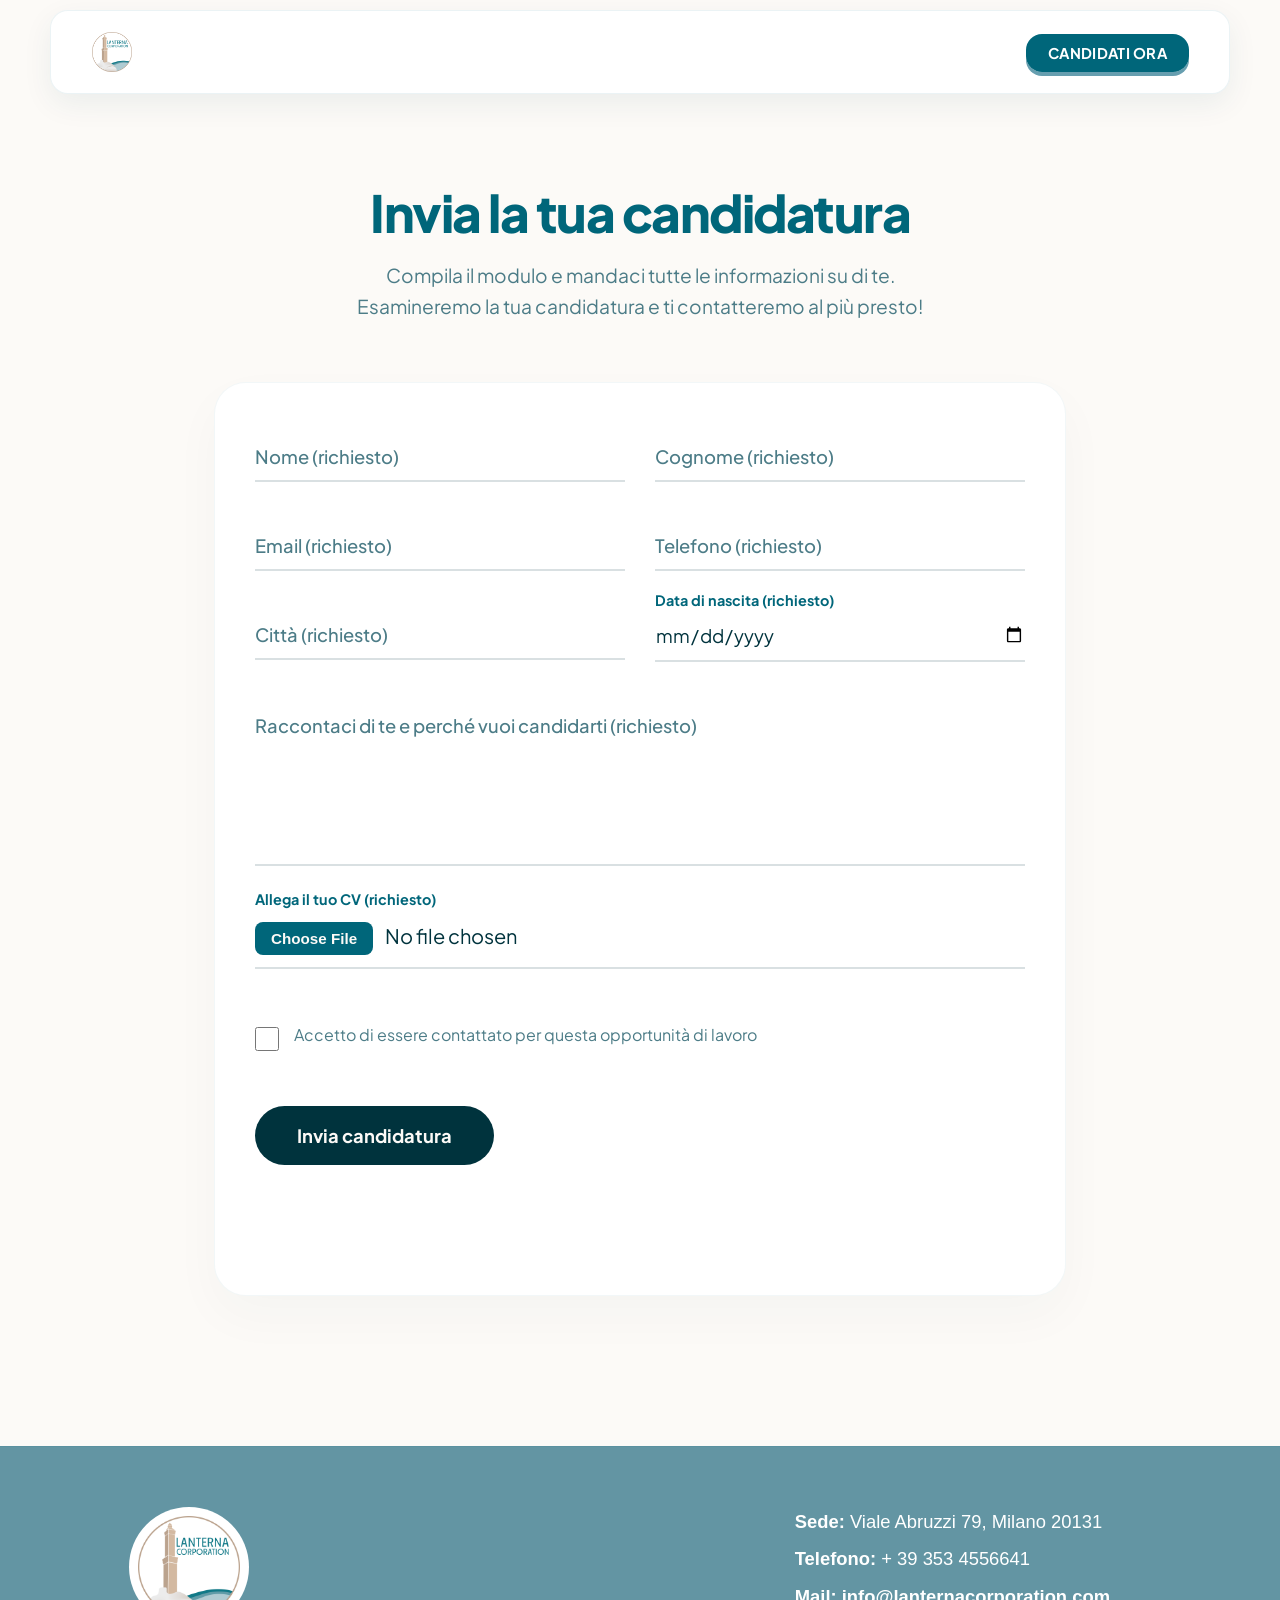
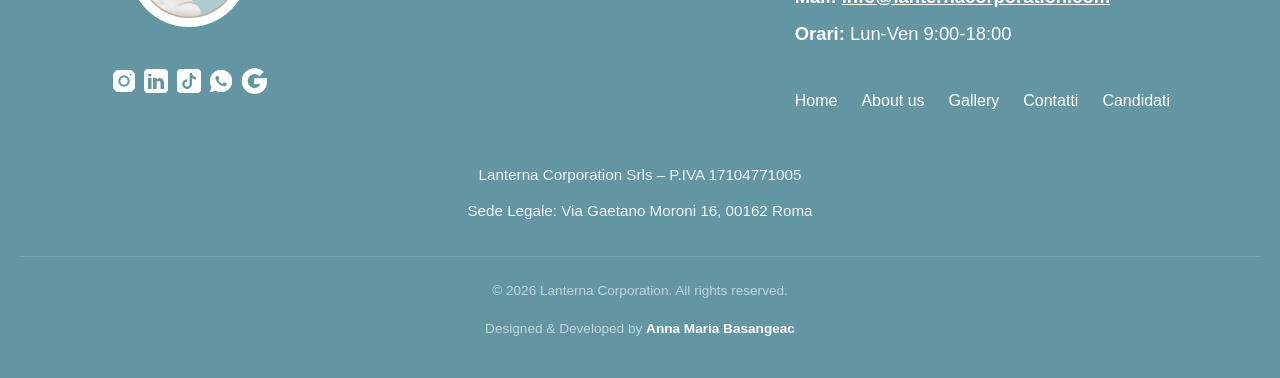
==== candidati.html @ f480fcb6 "Refactor code structure for improved readability and maintainability" ====
<!DOCTYPE html>
<html lang="it">

<head>
    <meta charset="UTF-8">
    <meta name="viewport" content="width=device-width, initial-scale=1.0">
    <title>Candidati - Lanterna Corporation</title>
    <!-- Font moderno da Google Fonts -->
    <link rel="preconnect" href="https://fonts.googleapis.com">
    <link rel="preconnect" href="https://fonts.gstatic.com" crossorigin>
    <link href="https://fonts.googleapis.com/css2?family=Plus+Jakarta+Sans:wght@400;500;600;700&display=swap"
        rel="stylesheet">
        <link rel="icon" href="assets/logoLanterna.png" type="image/png">
    <!-- Collegamento al file CSS -->
    <link rel="stylesheet" href="style.css">
</head>

<body>

    <!-- NAVBAR -->
    <nav class="navbar">
        <a href="index.html" class="nav-logo-small">
            <img src="assets/logoLanterna.png" alt="Lanterna Corporation Logo" class="logo-nav">
        </a>

        <!-- Il bottone hamburger per mobile -->
        <button class="hamburger" aria-label="Apri menu">
            <span></span>
            <span></span>
            <span></span>
        </button>

        <!-- Menu per desktop -->
        <ul class="nav-links">
            <li><a href="candidati.html" class="candidati-btn">CANDIDATI ORA</a></li>
        </ul>
    </nav>

    <!-- SEZIONE FORM CANDIDATURA -->
    <section class="candidati-form-section">
        <div class="candidati-container">
            <div class="form-header">
                <h2>Invia la tua candidatura</h2>
                <p>Compila il modulo e mandaci tutte le informazioni su di te. Esamineremo la tua candidatura e ti
                    contatteremo al più presto!</p>
            </div>

            <div class="form-wrapper">
                <form id="candidatiForm" class="candidati-form">

                    <!-- ROW 1: Nome e Cognome -->
                    <div class="form-row">
                        <div class="form-field">
                            <input type="text" id="nome" name="nome" required placeholder=" ">
                            <label for="nome">Nome (richiesto)</label>
                        </div>
                        <div class="form-field">
                            <input type="text" id="cognome" name="cognome" required placeholder=" ">
                            <label for="cognome">Cognome (richiesto)</label>
                        </div>
                    </div>

                    <!-- ROW 2: Email e Telefono -->
                    <div class="form-row">
                        <div class="form-field">
                            <input type="email" id="email" name="email" required placeholder=" ">
                            <label for="email">Email (richiesto)</label>
                        </div>
                        <div class="form-field">
                            <input type="tel" id="telefono" name="telefono" required placeholder=" ">
                            <label for="telefono">Telefono (richiesto)</label>
                        </div>
                    </div>

                    <!-- ROW 3: Città e Data di nascita -->
                    <div class="form-row">
                        <div class="form-field">
                            <input type="text" id="citta" name="citta" required placeholder=" ">
                            <label for="citta">Città (richiesto)</label>
                        </div>
                        <div class="form-field">
                            <input type="date" id="nascita" name="nascita" required>
                            <label for="nascita">Data di nascita (richiesto)</label>
                        </div>
                    </div>

                    <!-- ROW 4: Lettera di presentazione -->
                    <div class="form-field full-width">
                        <textarea id="messaggio" name="messaggio" rows="6" placeholder=" " required></textarea>
                        <label for="messaggio">Raccontaci di te e perché vuoi candidarti (richiesto)</label>
                    </div>

                    <!-- ROW 6: Allega il tuo CV -->
                    <div class="form-field full-width">
                        <input type="file" id="cv" name="cv" accept=".pdf,.doc,.docx" required placeholder=" ">
                        <label for="cv">Allega il tuo CV (richiesto)</label>
                    </div>

                    <!-- ROW 7: Checkbox consenso -->
                    <div class="form-checkbox">
                        <input type="checkbox" id="consenso" name="consenso" required>
                        <label for="consenso">Accetto di essere contattato per questa opportunità di lavoro</label>
                    </div>

                    <!-- Bottone Invio -->
                    <button type="submit" class="candidati-submit-btn">
                        <span>Invia candidatura</span>
                    </button>

                    <!-- Messaggio di feedback -->
                    <div id="formMessage" class="form-message"></div>

                </form>
            </div>
        </div>
    </section>

    <!-- FOOTER -->
    <footer class="main-footer">
        <div class="footer-top-container">

            <!-- Colonna Sinistra: Logo e Social -->
            <div class="footer-brand-side">
                <div class="footer-logo-wrapper">
                    <img src="assets/logoLanterna.png" alt="Lanterna Corporation Logo" class="footer-logo-img">
                </div>

                <!-- Social Link -->
                <div class="footer-social-links">
                    <!-- Instagram -->
                    <a href="https://www.instagram.com/lanternacorporation/" aria-label="Instagram">
                        <img src="assets/loghi/instagramLogoWhite.png" alt="Instagram" class="footer-social-icon">
                    </a>
                    <!-- LinkedIn -->
                    <a href="https://www.linkedin.com/company/lanterna-corporation-srl/" aria-label="LinkedIn">
                        <img src="assets/loghi/linkedinLogoWhite.png" alt="LinkedIn" class="footer-social-icon">
                    </a>
                    <!-- TikTok -->
                    <a href="https://www.tiktok.com/@lanternacorporation" aria-label="TikTok">
                        <img src="assets/loghi/tiktokLogoWhite.png" alt="TikTok" class="footer-social-icon">
                    </a>
                    <!-- WhatsApp -->
                    <a href="https://api.whatsapp.com/send/?phone=3534556641&text&type=phone_number&app_absent=0"
                        aria-label="WhatsApp">
                        <img src="assets/loghi/whatsappLogoWhite.png" alt="WhatsApp" class="footer-social-icon">
                    </a>
                    <!-- Google -->
                    <a href="https://www.google.com/search?client=safari&sa=X&sca_esv=326bfc1759a095a4&hl=it-it&biw=1440&bih=713&sxsrf=AHTn8zrhY0XtSmUtXX9KSP0w4AWDzePdeQ:1743237724803&kgmid=/g/11kppy2lb1&q=Lanterna+Corporation&shndl=30&shem=lcuae,uaasie&source=sh/x/loc/uni/m1/1&kgs=8eb956ac6bdbe587"
                        aria-label="Google">
                        <img src="assets/loghi/googleLogoWhite.png" alt="Google" class="footer-social-icon">
                    </a>
                </div>

            </div>

            <!-- Colonna Destra: Info Contatto e Menu di Navigazione -->
            <div class="footer-info-side">
                <div class="footer-contact-details">
                    <p><strong>Sede:</strong> Viale Abruzzi 79, Milano 20131</p>
                    <p><strong>Telefono:</strong> + 39 353 4556641</p>
                    <p><strong>Mail:</strong> <a href="mailto:info@lanternacorporation.com"
                            class="footer-mail-link">info@lanternacorporation.com</a></p>
                    <p><strong>Orari:</strong> Lun-Ven 9:00-18:00</p>
                </div>

                <nav class="footer-nav">
                    <a href="index.html">Home</a>
                    <a href="index.html#about-us">About us</a>
                    <a href="index.html#gallery">Gallery</a>
                    <a href="index.html#contatti">Contatti</a>
                    <a href="candidati.html">Candidati</a>
                </nav>
            </div>

        </div>

        <!-- Sezione Centrale Dati Aziendali e Crediti Finali -->
        <div class="footer-bottom-legal">
            <p>Lanterna Corporation Srls – P.IVA 17104771005</p>
            <p>Sede Legale: Via Gaetano Moroni 16, 00162 Roma</p>

            <div class="dev-copyright-row">
                <p>&copy; 2026 Lanterna Corporation. All rights reserved.</p>
                <p class="dev-name">Designed & Developed by <span>Anna Maria Basangeac</span></p>
            </div>
        </div>
    </footer>

    <!-- Script per gestire il menu mobile -->
    <script>
        const hamburger = document.querySelector('.hamburger');
        const navLinks = document.querySelector('.nav-links');

        hamburger.addEventListener('click', () => {
            hamburger.classList.toggle('active');
            navLinks.classList.toggle('active');
        });

        document.querySelectorAll('.nav-links a').forEach(link => {
            link.addEventListener('click', () => {
                hamburger.classList.remove('active');
                navLinks.classList.remove('active');
            });
        });
    </script>

    <!-- Script per inviare il form via mailto all'indirizzo aziendale -->
    <script type="text/javascript">
        const form = document.getElementById('candidatiForm');

        if (form) {
            form.addEventListener('submit', function (e) {
                e.preventDefault();

                const nome = document.getElementById('nome').value.trim();
                const cognome = document.getElementById('cognome').value.trim();
                const email = document.getElementById('email').value.trim();
                const telefono = document.getElementById('telefono').value.trim();
                const citta = document.getElementById('citta').value.trim();
                const nascita = document.getElementById('nascita').value.trim();
                const messaggio = document.getElementById('messaggio').value.trim();
                const cvFile = document.getElementById('cv').files[0];

                const subject = encodeURIComponent('Nuova candidatura Lanterna Corporation');
                const body = encodeURIComponent(
                    'Nuova candidatura ricevuta da Lanterna Corporation:\n\n' +
                    'Nome: ' + nome + '\n' +
                    'Cognome: ' + cognome + '\n' +
                    'Email: ' + email + '\n' +
                    'Telefono: ' + telefono + '\n' +
                    'Città: ' + citta + '\n' +
                    'Data di nascita: ' + nascita + '\n\n' +
                    'Messaggio:\n' + messaggio + '\n\n' +
                    'CV allegato: ' + (cvFile ? cvFile.name : 'Nessun file selezionato')
                );

                const messageEl = document.getElementById('formMessage');
                messageEl.textContent = 'Invio in corso...';
                messageEl.className = 'form-message loading';

                window.location.href = 'mailto:info@lanternacorporation.com?subject=' + subject + '&body=' + body;

                setTimeout(() => {
                    messageEl.textContent = '✓ Email pronta: la tua candidatura è stata preparata per essere inviata a info@lanternacorporation.com.';
                    messageEl.className = 'form-message success';
                    form.reset();
                }, 500);
            });
        }
    </script>

</body>

</html>
---- style.css ----
/* ==========================================================================
   1. RESET, FONT E PALETTE LUMINOSA (ACCENDIAMO LA LANTERNA)
   ========================================================================== */
* {
    margin: 0;
    padding: 0;
    box-sizing: border-box;
}

html {
    scroll-behavior: smooth;
    scroll-padding-top: 96px;
    font-family: 'Plus Jakarta Sans', sans-serif;
}

body {
    background-color: #fcfaf7;
    color: #00333d;
    padding-top: 0;
    overflow-x: hidden;
}

section,
.content-section,
.about-minimal-section,
.offriamo-section,
.gallery-section,
.contact-minimal-section,
.candidati-form-section {
    padding-top: 40px;
    padding-bottom: 56px;
}

.container {
    max-width: 1200px;
    margin: 0 auto;
    padding: 24px;
}

h2 {
    font-size: 3.2rem;
    font-weight: 800;
    letter-spacing: -1.5px;
    color: #00667a;
    /* Il petrolio del logo */
    line-height: 1.1;
    margin-bottom: 15px;
}

.underline {
    width: 80px;
    height: 6px;
    background-color: #00667a;
    border-radius: 20px;
    margin-bottom: 40px;
}

.mx-auto {
    margin-left: auto;
    margin-right: auto;
}

.section-subtitle {
    color: #4c7c87;
    max-width: 580px;
    font-size: 1.2rem;
    line-height: 1.6;
    margin-bottom: 60px;
}

/* ==========================================================================
   2. NAVBAR FLUTTUANTE E PULITA
   ========================================================================== */
.navbar {
    position: fixed;
    top: 10px;
    left: 50%;
    transform: translateX(-50%);
    width: min(1180px, calc(100% - 24px));
    z-index: 1000;
    background-color: rgba(255, 255, 255, 0.82);
    backdrop-filter: blur(12px);
    -webkit-backdrop-filter: blur(12px);
    border: 1px solid rgba(0, 102, 122, 0.08);
    border-radius: 18px;
    box-shadow: 0 10px 30px rgba(0, 66, 78, 0.07);
    display: flex;
    justify-content: space-between;
    align-items: center;
    padding: 10px 18px;
    margin: 0;
}

.nav-container {
    display: flex;
    justify-content: space-between;
    align-items: center;
    padding: 10px 24px;
}

.nav-logo-small {
    display: flex;
    align-items: center;
    justify-content: center;
    width: 42px;
    height: 42px;
    flex-shrink: 0;
}

.logo-nav {
    height: 40px;
    width: auto;
    display: block;
    transition: transform 0.3s ease;
}

.logo-nav:hover {
    transform: scale(1.08);
}

.nav-logo {
    text-decoration: none;
    color: #00667a;
    font-weight: 700;
    font-size: 1rem;
}

.logo img {
    height: 48px;
    width: auto;
}

.nav-menu {
    display: flex;
    list-style: none;
    gap: 25px;
    align-items: center;
}

.nav-menu a {
    text-decoration: none;
    color: #00667a;
    font-weight: 600;
    font-size: 0.95rem;
    transition: all 0.2s ease;
}

.nav-menu a:hover {
    color: #cbb49e;
}

/* Il bottone Merch diventa un elemento di stacco netto */
.nav-menu a.nav-candidati {
    background: #00667a;
    color: #ffffff;
    padding: 9px 20px;
    border-radius: 16px;
    font-weight: 600;
    box-shadow: 0 4px 0px #cbb49e;
    /* Contrasto inverso */
}

.nav-menu a.nav-merch:hover {
    transform: translateY(2px);
    box-shadow: 0 2px 0px #cbb49e;
}

/* Stile per il bottone candidati in navbar */
.nav-links {
    display: flex;
    align-items: center;
    gap: 1.2rem;
    list-style: none;
    margin: 0;
    padding: 0;
}

.nav-links a {
    color: #00333d;
    text-decoration: none;
    font-weight: 700;
    font-size: 0.92rem;
    letter-spacing: 0.02em;
}

.nav-links a.candidati-btn {
    background: #00667a;
    color: #ffffff;
    padding: 10px 22px;
    border-radius: 16px;
    font-weight: 700;
    box-shadow: 0 4px 0px rgba(38, 117, 141, 0.7);
    transition: all 0.2s ease;
}

.nav-links a.candidati-btn:hover {
    transform: translateY(2px);
    box-shadow: 0 2px 0px rgba(38, 117, 141, 0.7);
    color: #ffffff;
    background: #14a0d3;
}

.hamburger {
    display: none;
    width: 42px;
    height: 42px;
    border: 0;
    background: transparent;
    flex-direction: column;
    justify-content: center;
    align-items: center;
    gap: 6px;
    cursor: pointer;
    padding: 0;
}

.hamburger span {
    display: block;
    width: 22px;
    height: 2.5px;
    background: #00333d;
    border-radius: 999px;
    transition: all 0.25s ease;
}

/* ==========================================================================
   3. HERO LUMINOSA CON GRIGLIA A DUE COLONNE (LOGO A DESTRA)
   ========================================================================== */
.hero-section {
    min-height: 80vh;
    display: flex;
    align-items: center;
    background: radial-gradient(circle at 80% 20%, #f1edf7 0%, #fcfaf7 100%);
    padding: 92px 0 60px;
}

.hero-grid-layout {
    display: grid;
    grid-template-columns: 1.2fr 0.8fr;
    /* Spazio asimmetrico per testo e logo */
    gap: 40px;
    align-items: center;
}

.hero-content {
    text-align: left;
}

.badge {
    background: rgba(0, 102, 122, 0.08);
    color: #00667a;
    padding: 6px 16px;
    border-radius: 50px;
    font-size: 0.85rem;
    font-weight: 700;
    text-transform: uppercase;
    letter-spacing: 1px;
    display: inline-block;
    margin-bottom: 25px;
    border: 1px solid rgba(0, 102, 122, 0.1);
}

.hero-content h1 {
    font-size: 4.4rem;
    font-weight: 800;
    letter-spacing: -2.5px;
    line-height: 1.05;
    margin-bottom: 25px;
    color: #00333d;
}

.text-gradient {
    color: #00667a;
    background: linear-gradient(135deg, #00667a 0%, #4c7c87 100%);
    -webkit-background-clip: text;
    -webkit-text-fill-color: transparent;
}

.hero-content p {
    font-size: 1.25rem;
    color: #4c7c87;
    max-width: 580px;
    margin-bottom: 40px;
    line-height: 1.6;
}

/* CONTENITORE PER IL LOGO GIGANTE A DESTRA */
.hero-logo-large {
    display: flex;
    justify-content: center;
    align-items: center;
    animation: floatingLogo 6s ease-in-out infinite;
    /* Movimento leggero e vivo */
}

.hero-logo-large img {
    width: 100%;
    max-width: 380px;
    /* Dimensione imponente */
    height: auto;
    filter: drop-shadow(0 20px 40px rgba(0, 66, 78, 0.12));
}

@keyframes floatingLogo {
    0% {
        transform: translateY(0px);
    }

    50% {
        transform: translateY(-12px);
    }

    100% {
        transform: translateY(0px);
    }
}

/* BOTTONI EDITORIALI */
.btn {
        display: inline-block;
    padding: 16px 20px;
    border-radius: 16px;
    text-decoration: none;
    font-weight: 700;
    font-size: 20px;
    transition: all 0.2s ease;
}

.btn-primary {
    background: #00667a;
    color: white;
    box-shadow: 0 6px 20px rgba(0, 102, 122, 0.15);
}

.btn-primary:hover {
    transform: translateY(-2px);
    background-color: #004d5c;
    box-shadow: 0 8px 25px rgba(0, 102, 122, 0.25);
}

.btn-secondary {
    background: transparent;
    color: #00667a;
    border: 2px solid #00667a;
    margin-left: 15px;
}

.btn-secondary:hover {
    background: rgba(0, 102, 122, 0.05);
}

/* ==========================================================================
   4. SEZIONI E CARDS MORBIDE SUL CHIARO
   ========================================================================== */
.content-section {
    padding: 50px 0;
}

.bg-light {
    background-color: #f3eff2;
    /* Un contrasto leggermente rosato/crema per rompere la pagina */
    border-radius: 40px;
    margin: 20px;
}

.grid {
    display: grid;
    gap: 40px;
}

.grid-3 {
    grid-template-columns: repeat(auto-fit, minmax(300px, 1fr));
}

.grid-2 {
    grid-template-columns: repeat(auto-fit, minmax(400px, 1fr));
}

/* Card bianche che staccano dallo sfondo crema */
.card {
    background: #ffffff;
    padding: 45px 35px;
    border-radius: 28px;
    border: 1px solid rgba(0, 102, 122, 0.05);
    box-shadow: 0 15px 40px rgba(0, 66, 78, 0.04);
    transition: all 0.3s cubic-bezier(0.175, 0.885, 0.32, 1.275);
}

.card:hover {
    transform: translateY(-10px) rotate(1deg);
    box-shadow: 0 25px 50px rgba(0, 66, 78, 0.08);
}

/* Evidenziamo la card centrale col colore del brand */
.grid-3 .card:nth-child(2) {
    background: #00667a;
}

.grid-3 .card:nth-child(2) h3,
.grid-3 .card:nth-child(2) p {
    color: rgb(0, 0, 0);
}

.card-icon {
    font-size: 3rem;
    margin-bottom: 25px;
    display: inline-block;
}

.card h3 {
    font-size: 1.5rem;
    margin-bottom: 15px;
    font-weight: 700;
    color: #00333d;
}

.card p {
    color: #4c7c87;
    font-size: 1rem;
    line-height: 1.6;
}

/* ==========================================================================
   GALLERY: CAROSELLO ORIZZONTALE AUTOMATICO E INFINITO
   ========================================================================== */
.gallery-section {
    padding: 82px 0 100px 0;
    background-color: #fcfaf7; /* Mantiene lo sfondo caldo e accogliente */
    overflow: hidden; /* Fondamentale: nasconde le foto che escono dallo schermo */
}

.gallery-container {
    max-width: 1000px;
    margin: 0 auto;
    padding: 0 24px;
    margin-bottom: 50px;
    text-align: left;
}

.gallery-title {
    font-size: 3rem !important;
    font-weight: 800;
    color: #00333d;
    letter-spacing: -1.5px;
    margin-top: 5px;
}

/* Contenitore che taglia l'overflow laterale dello schermo */
.marquee-wrapper {
    display: flex;
    overflow: hidden;
    user-select: none;
    gap: 30px;
    width: 100%;
}

/* La traccia che contiene i due gruppi specchio */
.marquee-track {
    flex-shrink: 0;
    display: flex;
    align-items: center;
    justify-content: space-around;
    gap: 30px;
    min-width: 100%;
    /* Richiama l'animazione creata sotto. 30s è la velocità, puoi aumentarla o diminuirla */
    animation: scroll-infinite 30s linear infinite; 
}

/* Quando l'utente passa il mouse sopra, il carosello si ferma dolcemente per guardare le foto */
.marquee-wrapper:hover .marquee-track {
    animation-play-state: paused;
}

/* Il blocco di immagini */
.marquee-group {
    flex-shrink: 0;
    display: flex;
    align-items: center;
    justify-content: space-around;
    gap: 30px;
}

/* Stile delle singole foto del carosello */
.gallery-img {
    width: 460px;  /* Prima era 350px - Ora hanno una bellissima presenza panoramica */
    height: 320px; /* Prima era 250px - Perfette per far risaltare i dettagli */
    object-fit: cover; 
    border-radius: 24px; /* Arrotondiamo un pelo di più gli angoli per adeguarli alla nuova grandezza */
    background-color: #f5f0eb;
    transition: transform 0.4s ease, filter 0.4s ease;
    
}

/* Effetto micro-zoom quando ci passi sopra */
.gallery-img:hover {
    transform: scale(1.03);
    cursor: pointer;
}

/* ANIMAZIONE CSS PER IL MOVIMENTO CONTINUO */
@keyframes scroll-infinite {
    0% {
        transform: translateX(0%);
    }
    100% {
        transform: translateX(calc(-50% - 15px)); /* Traspone esattamente della metà per creare il loop */
    }
}

/* Responsive mobile */
@media (max-width: 768px) {
    .gallery-title { font-size: 2.4rem !important; }
    .gallery-img {
        width: 320px; /* Più grandi anche da mobile rispetto a prima */
        height: 220px;
        border-radius: 16px;
    }
}
/* BOX CANDIDATURA IN BASSO - SPINGE SUL RIGUARDO VISIVO */
.join-box {
    background: #00667a;
    color: #ffffff;
    padding: 60px 40px;
    border-radius: 36px;
    max-width: 900px;
    margin: 0 auto;
    text-align: center;
    box-shadow: 0 25px 60px rgba(0, 102, 122, 0.25);
}

.join-box h3 {
    font-size: 2.6rem;
    font-weight: 800;
    margin-bottom: 20px;
    color: white;
    letter-spacing: -1px;
}

.join-box p {
    color: #eef7f9;
    margin-bottom: 35px;
    font-size: 1.15rem;
    max-width: 600px;
    margin-left: auto;
    margin-right: auto;
    opacity: 0.9;
}

.join-box .btn-primary {
    background: #fcfaf7;
    color: #00667a;
    box-shadow: none;
}

.join-box .btn-primary:hover {
    background: #ffffff;
    color: #00333d;
}

/* ==========================================================================
   5. FOOTER CHIARO ED ELEGANTE
   ========================================================================== */
.main-footer {
    background: #f4eff0;
    padding: 80px 0 30px 0;
    margin-top: 50px;
    border-top: 1px solid rgba(0, 102, 122, 0.08);
}

.main-footer h4 {
    font-size: 1.2rem;
    color: #00333d;
    margin-bottom: 20px;
    font-weight: 700;
}

.main-footer p {
    color: #4c7c87;
    line-height: 2;
}

.footer-bottom {
    text-align: center;
    padding-top: 40px;
    color: #7fa1a8;
    font-weight: 500;
    border-top: 1px solid rgba(0, 102, 122, 0.04);
    margin-top: 40px;
}

/* ==========================================================================
   6. SEZIONI SPECIFICHE: COSA OFFRIAMO & REQUISITI
   ========================================================================== */
.card-mini {
    padding: 30px 20px !important;
    display: flex;
    flex-direction: column;
    align-items: center;
    justify-content: center;
    border-radius: 24px !important;
}

.card-icon-mini {
    font-size: 2.5rem;
    margin-bottom: 15px;
}

.card-mini h3 {
    font-size: 1.15rem !important;
    font-weight: 700;
    margin-bottom: 0 !important;
}

/* Evidenziamo leggermente la card centrale dei viaggi */
.highlight-mini {
    background: #ffffff !important;
    border: 2px solid #cbb49e !important; /* Dettaglio sabbia del logo */
    transform: scale(1.03);
}

.separator-bottom {
    margin-bottom: 80px;
}

/* Box per i requisiti ("Sei la persona giusta se...") */
.requirements-box {
    background: #ffffff;
    border-radius: 32px;
    padding: 50px 40px;
    box-shadow: 0 20px 50px rgba(0, 66, 78, 0.03);
    border: 1px solid rgba(0, 102, 122, 0.05);
    max-width: 1000px;
    margin: 0 auto;
}

.requirements-title {
    font-size: 2rem;
    font-weight: 800;
    color: #00333d;
    margin-bottom: 40px;
    letter-spacing: -0.5px;
}

.text-left {
    text-align: left;
}

.requirement-item {
    display: flex;
    align-items: flex-start;
    gap: 15px;
    background: #fcfaf7; /* Fondo leggermente caldo per gli item */
    padding: 20px 25px;
    border-radius: 18px;
    border-left: 4px solid #00667a; /* Barra color petrolio laterale che fa molto stile "notifica" */
    transition: transform 0.2s ease;
}

.requirement-item:hover {
    transform: translateX(5px); /* Si sposta leggermente a destra quando ci passi sopra */
}

.check-icon {
    font-size: 1.3rem;
    line-height: 1;
}

.requirement-item p {
    font-size: 1.05rem;
    font-weight: 600;
    color: #00333d;
    line-height: 1.4;
}

/* Fix responsive veloce per la griglia interna dei requisiti */
@media (max-width: 768px) {
    .requirements-box {
        padding: 30px 20px;
    }
    .requirements-title {
        font-size: 1.6rem;
    }
}


/* ==========================================================================
   ABOUT US: LOOK MINIMALE, EDITORIALE E ACCOGLIENTE
   ========================================================================== */

.about-minimal-section {
    padding: 140px 0;
    background-color: #fcfaf7; /* Fondo caldo e accogliente, non bianco ospedale */
}

.about-minimal-container {
    max-width: 1000px; /* Più stretto per aumentare la leggibilità in verticale */
    margin: 0 auto;
    padding: 0 24px;
}

/* Kicker (i micro titoli sopra) */
.about-kicker {
    display: inline-block;
    font-size: 0.85rem;
    text-transform: uppercase;
    letter-spacing: 2px;
    font-weight: 700;
    color: #cbb49e; /* Colore sabbia morbido */
    margin-bottom: 15px;
}

/* Titolo gigante stile agenzia di design */
.about-hero-block {
    margin-bottom: 80px;
    text-align: left;
}

.about-giant-title {
    font-size: 4rem !important; /* Enorme */
    font-weight: 800;
    color: #00333d;
    line-height: 1.1;
    letter-spacing: -2px;
    margin-bottom: 30px;
}

.about-lead {
    font-size: 1.55rem;
    color: #4c7c87;
    line-height: 1.6;
    max-width: 850px;
    font-weight: 400;
}

/* Il Flow dei 3 punti: niente card, solo testo che respira */
.about-flow-grid {
    display: grid;
    grid-template-columns: repeat(3, 1fr);
    gap: 50px;
    margin-bottom: 120px;
    text-align: left;
}

.flow-item {
    position: relative;
    padding-top: 25px;
    border-top: 1px solid rgba(0, 102, 122, 0.1); /* Sottilissima linea di divisione top */
}

.flow-num {
    font-size: 0.85rem;
    font-weight: 700;
    color: #cbb49e;
    display: block;
    margin-bottom: 10px;
}

.flow-item h3 {
    font-size: 1.5rem; /* Prima era 1.3rem */
    font-weight: 700;
    color: #00333d;
    margin-bottom: 12px;
    letter-spacing: -0.5px;
}

.flow-item p {
    font-size: 1.15rem; /* Prima era 0.98rem - Molto più presente */
    color: #4c7c87;
    line-height: 1.6;
}
/* Blocco Manifesto: una lista asimmetrica super pulita */
.manifesto-block {
    display: grid;
    grid-template-columns: 0.8fr 1.2fr;
    gap: 60px;
    text-align: left;
    margin-bottom: 120px;
    padding: 60px 0;
    border-top: 1px solid rgba(0, 102, 122, 0.1);
    border-bottom: 1px solid rgba(0, 102, 122, 0.1);
}

.manifesto-header h2 {
    font-size: 2.2rem !important;
    font-weight: 800;
    color: #00333d;
    line-height: 1.2;
    letter-spacing: -1px;
}

.manifesto-list {
    display: flex;
    flex-direction: column;
    gap: 35px;
}

.manifesto-row {
    display: flex;
    flex-direction: column;
    gap: 5px;
}

/* La sezione del Manifesto (Perché scegliamo il contatto umano?) */
.manifesto-keyword {
    font-size: 1.35rem; /* Prima era 1.15rem */
    font-weight: 700;
    color: #00667a;
    margin-bottom: 4px;
}

.manifesto-row p {
    font-size: 1.2rem; /* Prima era 1.02rem */
    color: #4c7c87;
    line-height: 1.6;
}

/* Nuvola dei Valori: addio tag racchiusi, ora sono parole libere e fluttuanti */
.minimal-values {
    text-align: center;
    padding-top: 20px;
}

.values-kicker {
    font-size: 0.85rem;
    text-transform: uppercase;
    letter-spacing: 2px;
    font-weight: 700;
    color: #cbb49e;
    display: block;
    margin-bottom: 25px;
}

.values-cloud {
    display: flex;
    flex-wrap: wrap;
    justify-content: center;
    align-items: center;
    gap: 15px;
    max-width: 800px;
    margin: 0 auto;
}

/* Le parole dei valori in fondo */
.value-word {
    font-size: 2.2rem;
    font-weight: 800;
    color: #00333d;
    transition: color 0.3s ease;
}

.value-dot {
    color: #cbb49e;
    font-size: 1.6rem;
}

/* Responsive pulito */
@media (max-width: 850px) {
    .about-giant-title { font-size: 2.6rem !important; }
    .about-flow-grid { grid-template-columns: 1fr; gap: 35px; }
    .manifesto-block { grid-template-columns: 1fr; gap: 40px; }
    .value-word { font-size: 1.4rem; }
    .value-dot { display: none; }
    .values-cloud { flex-direction: column; gap: 10px; }
}

/* ==========================================================================
   SEZIONE OWNER: GIULIA BERGESE (LAYOUT EDITORIALE FLUIDO)
   ========================================================================== */
/* ==========================================================================
   SEZIONE OWNER: LAYOUT AVVOLGENTE (IL TESTO VA SOTTO LA FOTO)
   ========================================================================== */
.owner-section-fluid {
    margin-top: 76px;
    padding-top: 72px;
    padding-bottom: 90px; 
    border-top: 1px solid rgba(0, 102, 122, 0.1);
    text-align: left;
    position: relative;
}

/* La foto "fluttua" a sinistra, permettendo al testo di affiancarla e poi andare sotto */
.owner-sidebar-inline {
    float: left;
    width: 42%; /* Prende poco meno della metà dello spazio visivo */
    margin-right: 60px; /* Crea un bellissimo spazio tra foto e testo di lato */
    margin-bottom: 30px; /* Se il testo scende sotto la foto, mantiene la distanza */
}

.owner-name {
    font-size: 3rem !important;
    font-weight: 800;
    color: #00333d;
    line-height: 1.1;
    margin-bottom: 5px;
    letter-spacing: -1.5px;
}

.owner-role {
    font-size: 1.35rem;
    color: #cbb49e;
    font-weight: 700;
    margin-bottom: 35px;
}

.owner-image-wrapper {
    width: 100%;
    border-radius: 24px;
    overflow: hidden;
    background-color: #f5f0eb;
}

.owner-img {
    width: 100%;
    height: auto;
    object-fit: cover;
    display: block;
}

/* Il testo si adatta dinamicamente allo spazio libero */
.owner-story-text {
    display: block; /* Non flex, così i paragrafi possono aggirare l'ostacolo della foto */
}

.story-block {
    margin-bottom: 35px;
}

.story-time-tag {
    display: block;
    font-size: 0.95rem;
    text-transform: uppercase;
    font-weight: 700;
    color: #00667a;
    letter-spacing: 1px;
    margin-bottom: 8px;
    display: flex;
}

.story-block p {
    font-size: 1.25rem;
    color: #4c7c87;
    line-height: 1.65;
    font-weight: 400;
    margin-bottom: 40px;
}

.story-block p strong {
    color: #00333d;
    font-weight: 700;
}

/* Responsive perfetto per Mobile */
@media (max-width: 850px) {
    .owner-sidebar-inline {
        float: none; /* Sul telefono togliamo il fluttuamento laterale */
        width: 100%;
        margin-right: 0;
        margin-bottom: 40px;
    }
    
    .owner-image-wrapper {
        max-width: 100%;
    }
    
    .owner-name {
        font-size: 2.4rem !important;
    }
    
    .story-block p {
        font-size: 1.15rem;
    }
}
    
    .owner-sidebar {
        position: relative;
        top: 0;
    }
    
    .owner-name {
        font-size: 2.4rem !important;
    }
    
    .owner-image-wrapper {
        max-width: 450px; /* Evita che la foto diventi gigante su schermi medi */
        margin: 0 auto;
    }
    
    .story-block p {
        font-size: 1.15rem; /* Si rimpicciolisce leggermente solo da mobile per fluidità */
    }


/* ==========================================================================
   SEZIONE CONTATTI: STILE INTERNAZIONALE MINIMALE
   ========================================================================== */
.contact-minimal-section {
    padding: 82px 0 0 0; /* Zero sotto perché si chiude con la mappa fluida */
    background-color: #fcfaf7;
}

.contact-minimal-container {
    max-width: 1100px;
    margin: 0 auto;
    padding: 0 24px;
    display: grid;
    grid-template-columns: 1fr;
}

.contact-info-side {
    display: flex;
    flex-direction: column;
    grid-template-columns: minmax(280px, 0.8fr) minmax(0, 1.2fr);
    align-items: start;
}

/* Colonna Info */
.contact-info-side {
    text-align: left;
}

.contact-giant-title {
    font-size: 3.5rem !important;
    font-weight: 800;
    color: #00333d;
    line-height: 1.1;
    letter-spacing: -2px;
    margin-bottom: 20px;
}

.contact-lead-text {
    font-size: 1.35rem;
    color: #4c7c87;
    margin-bottom: 30px;
}

.contact-apply-btn {
    margin-bottom: 50px;
}

/* Trasporti */
.reach-us-block h3 {
    font-size: 1.6rem;
    font-weight: 700;
    color: #00333d;
    margin-bottom: 30px;
    letter-spacing: -0.5px;
}

.reach-us-block {
    min-width: 0;
}

.reach-us-block h3 {
    margin-bottom: 24px;
}

.reach-us-block {
    grid-column: 2;
}

.contact-info-side > .about-kicker,
.contact-info-side > .contact-giant-title,
.contact-info-side > .contact-lead-text,
.contact-info-side > .contact-apply-btn {
    grid-column: 1;
}

.contact-info-side > .about-kicker {
    grid-row: 1;
}

.contact-info-side > .contact-giant-title {
    grid-row: 2;
}

.contact-info-side > .contact-lead-text {
    grid-row: 3;
}

.contact-info-side > .contact-apply-btn {
    grid-row: 4;
}

.contact-info-side > .reach-us-block {
    grid-row: 1 / span 4;
}

.transport-group {
    margin-bottom: 25px;
    padding: 18px 20px;
    border-left: 4px solid #cbb49e;
    background: rgba(255, 255, 255, 0.55);
    border-radius: 0 14px 14px 0;
}

.transport-metro {
    border-left-color: #E21512;
}

.transport-bus {
    border-left-color: #58B454;
}

.transport-tram {
    border-left-color: #F2812B;
}

.line-m1 strong {
    color: #E21512 !important;
}

.line-m2 strong {
    color: #619236 !important;
}

.transport-bus p strong {
    color: #58B454 !important;
}

.transport-tram p strong {
    color: #F2812B !important;
}

.transport-type {
    display: block;
    font-size: 0.85rem;
    text-transform: uppercase;
    font-weight: 700;
    color: #cbb49e;
    letter-spacing: 1px;
    margin-bottom: 6px;
}

.transport-group p {
    font-size: 1.15rem;
    color: #4c7c87;
    line-height: 1.5;
    margin-bottom: 4px;
}

.transport-group p strong {
    color: #00667a;
    font-weight: 600;
}

/* FORM DI CONTATTO ULTRA-MINIMAL (Solo linee inferiori) */
.contact-form-side {
    display: flex;
    align-items: flex-start;
}

.minimal-form {
    width: 100%;
    display: flex;
    flex-direction: column;
    gap: 40px; /* Grande spazio tra i campi */
}

.form-field {
    position: relative;
    width: 100%;
}

/* L'input diventa una linea pulita invece di un box */
.form-field input,
.form-field textarea,
.form-field select,
.form-field input[type="file"] {
    width: 100%;
    padding: 12px 0;
    background: transparent;
    border: none;
    border-bottom: 2px solid rgba(0, 51, 61, 0.15);
    font-size: 1.25rem;
    color: #00333d;
    outline: none;
    transition: border-color 0.3s ease;
}

.form-field input[type="file"] {
    padding: 12px 0;
    cursor: pointer;
}

.form-field input[type="file"]::file-selector-button {
    background-color: #00667a;
    color: #fcfaf7;
    border: none;
    padding: 8px 16px;
    border-radius: 8px;
    font-size: 0.95rem;
    font-weight: 600;
    cursor: pointer;
    transition: background-color 0.2s ease;
    margin-right: 12px;
}

.form-field input[type="file"]::file-selector-button:hover {
    background-color: #00333d;
}

.form-field textarea {
    resize: none;
}

/* Label che fluttua sopra l'input quando è selezionato */
.form-field label {
    position: absolute;
    top: 12px;
    left: 0;
    font-size: 1.25rem;
    color: #4c7c87;
    pointer-events: none;
    transition: all 0.3s ease;
}

/* Animazione magica del focus del form */
.form-field input:focus,
.form-field textarea:focus,
.form-field select:focus,
.form-field input[type="file"]:focus {
    border-bottom-color: #00667a;
}

/* Quando l'input è cliccato o contiene testo, sposta la label in alto e rimpiccioliscila */
.form-field input:focus ~ label,
.form-field input:not(:placeholder-shown) ~ label,
.form-field textarea:focus ~ label,
.form-field textarea:not(:placeholder-shown) ~ label,
.form-field select:focus ~ label,
.form-field input[type="file"]:focus ~ label {
    top: -18px;
    font-size: 0.9rem;
    color: #00667a;
    font-weight: 700;
}

/* Bottone Candidatura Elegante */
.minimal-btn {
    align-self: flex-start;
    display: flex;
    align-items: center;
    gap: 12px;
    background-color: #00333d;
    color: #fcfaf7;
    border: none;
    padding: 18px 36px;
    border-radius: 50px;
    font-size: 1.15rem;
    font-weight: 700;
    cursor: pointer;
    transition: background-color 0.3s ease, transform 0.2s ease;
    margin-top: 10px;
}

.minimal-btn svg {
    width: 20px;
    height: 20px;
    transition: transform 0.3s ease;
}

.minimal-btn:hover {
    background-color: #00667a;
}

.minimal-btn:hover svg {
    transform: translateX(5px); /* Micro scatto freccia verso destra */
}

/* SEZIONE MAPPA IN FONDO A TUTTA LARGHEZZA */
.map-wrapper-minimal {
    position: relative;
    width: 100%;
    height: 450px;
    margin-top: 60px;
    overflow: hidden;
}

.static-map-img {
    width: 100%;
    height: 100%;
    object-fit: cover;
    filter: contrast(105%) brightness(98%);
}

/* Card asimmetrica sovrapposta alla mappa, molto chic */
.map-overlay-card {
    position: absolute;
    top: 50px;
    left: 10%;
    background-color: #fcfaf7;
    padding: 35px;
    border-radius: 24px;
    box-shadow: 0 20px 40px rgba(0, 51, 61, 0.05);
    text-align: left;
    z-index: 2;
}

.map-overlay-card p {
    font-size: 1.4rem;
    font-weight: 800;
    color: #00333d;
    margin-bottom: 4px;
}

.map-overlay-card span {
    display: block;
    font-size: 1.1rem;
    color: #4c7c87;
    margin-bottom: 20px;
}

.map-link-btn {
    display: inline-block;
    color: #00667a;
    font-weight: 700;
    text-decoration: none;
    font-size: 1.05rem;
    border-bottom: 2px solid rgba(0, 102, 122, 0.2);
    transition: border-color 0.3s ease;
}

.map-link-btn:hover {
    border-bottom-color: #00667a;
}

/* Responsive mobile */
@media (max-width: 900px) {
    .contact-minimal-container {
        grid-template-columns: 1fr;
        gap: 60px;
        margin-bottom: 60px;
    }

    .contact-info-side {
        grid-template-columns: 1fr;
        gap: 40px;
    }

    .contact-info-side > .about-kicker,
    .contact-info-side > .contact-giant-title,
    .contact-info-side > .contact-lead-text,
    .contact-info-side > .contact-apply-btn,
    .contact-info-side > .reach-us-block {
        grid-column: 1;
        grid-row: auto;
    }

    .contact-giant-title { font-size: 2.6rem !important; }
    .map-overlay-card {
        left: 5%;
        right: 5%;
        top: auto;
        bottom: 30px;
    }
}

/* ==========================================================================
   FIX TOTALE MAPPA IMMERSIVA ED ELEMENTI SOVRAPPOSTI
   ========================================================================== */
.map-wrapper-minimal {
    position: relative;
    width: 100vw; /* Forza la mappa ad occupare il 100% della larghezza dello schermo */
    left: 50%;
    right: 50%;
    margin-left: -50vw; /* Questi tre comandi rompono i margini del container e la sparano a tutta larghezza */
    margin-right: -50vw;
    height: 500px; /* Un po' più alta così respira ancora meglio */
    margin-top: 80px;
    overflow: hidden;
}

/* Forziamo l'iframe a prendersi ogni singolo pixel disponibile */
.map-wrapper-minimal iframe, 
.google-map-iframe {
    width: 100% !important;
    height: 100% !important;
    border: none !important;
    display: block;
    filter: grayscale(15%) contrast(102%); /* Rende i colori della mappa più eleganti e integrati */
}

/* Sistemiamo la card che ci galleggia sopra in modo che sia perfetta */
/* ==========================================================================
   HIDDEN BUT ACTIVE: NASCONDIAMO LA CARD SENZA ROMPERE IL LAYOUT
   ========================================================================== */
.map-overlay-card {
    /* Manteniamo le proprietà di posizionamento per non rompere il flusso CSS */
    position: absolute;
    top: 40px; 
    left: calc(50% - 500px);
    z-index: 10;
    
    /* ABBATTIAMO LA VISIBILITÀ: Sparisce visivamente */
    opacity: 0; 
    visibility: hidden;
    
    /* ABBATTIAMO L'INGOMBRO: Non occupa spazio e non intercetta i click */
    width: 0;
    height: 0;
    padding: 0;
    margin: 0;
    overflow: hidden;
    pointer-events: none; /* Impedisce che l'utente ci clicchi sopra per sbaglio */
    
    /* Reset background e bordi per sicurezza */
    background: transparent;
    border: none;
    box-shadow: none;
}


/* Fix veloce per schermi piccoli (tablet e smartphone) */
@media (max-width: 1100px) {
    .map-overlay-card {
        left: 24px; /* Evita che vada fuori schermo sui portatili più piccoli */
    }
}

@media (max-width: 768px) {
    .map-wrapper-minimal {
        height: 400px;
    }
    .map-overlay-card {
        left: 16px;
        right: 16px;
        top: auto;
        bottom: 20px; /* Da mobile si posiziona sotto, comodissima */
    }
}

/* ==========================================================================
   STILE FOOTER COMPLETO (REPLICA EOT - IMAGE_B1AFDB.PNG)
   ========================================================================== */
.main-footer {
    background-color: #6395a3; /* Il colore ottanio/azzurro polvere dello screenshot */
    padding: 60px 0 30px 0;
    color: #ffffff;
    font-family: sans-serif; /* Cambia con il font principale del tuo progetto */
}

.footer-top-container {
    max-width: 1140px;
    margin: 0 auto;
    padding: 0 40px;
    display: flex;
    justify-content: space-between;
    align-items: flex-start;
}

/* COLONNA SINISTRA: LOGO E SOCIAL */
.footer-brand-side {
    display: flex;
    flex-direction: column;
    align-items: center;
    gap: 20px;
}

.footer-logo-wrapper {
    width: 120px;          /* Ridotto un po' il cerchio rispetto a prima per proporzione */
    height: 120px;
    border-radius: 50%;
    overflow: hidden;
    background-color: #ffffff;
    display: flex;
    align-items: center;
    justify-content: center;
    margin-bottom: 20px;   /* Spazio tra il cerchio e le icone social */
}

/* 2. L'IMMAGINE DEL LOGO (Deve riempire il cerchio!) */
.footer-logo-wrapper img,
.footer-logo-img {
    width: 85% !important;   /* Forza l'immagine a occupare quasi tutto il cerchio bianco */
    height: 85% !important;
    max-width: 85% !important;
    max-height: 85% !important;
    object-fit: contain;     /* Mantiene le proporzioni del logo senza tagliarlo */
    display: block;
}


.footer-social-links .footer-social-icon {
    width: 28px !important;
    height: 28px !important;
    max-width: 28px !important;
    max-height: 28px !important;
    object-fit: contain;
    display: inline-block;
    transition: transform 0.2s ease, opacity 0.2s ease;
}

/* COLONNA DESTRA: TESTI E NAV */
.footer-info-side {
    text-align: left;
    display: flex;
    flex-direction: column;
    gap: 35px;
}

.footer-contact-details p {
    font-size: 1.15rem;
    line-height: 1.6;
    margin-bottom: 8px;
    color: #ffffff;
}

.footer-contact-details strong {
    font-weight: 700;
}

.footer-mail-link {
    color: #ffffff;
    text-decoration: underline;
    font-weight: 600;
}

/* MENU DI NAVIGAZIONE IN LINEA */
.footer-nav {
    display: flex;
    gap: 24px;
}

.footer-nav a {
    color: #ffffff;
    text-decoration: none;
    font-size: 1rem;
    transition: opacity 0.2s ease;
}

.footer-nav a:hover {
    opacity: 0.7;
}

/* SEZIONE CENTRALE E DATI AZIENDALI */
.footer-bottom-legal {
    margin-top: 50px;
    text-align: center;
    padding: 0 20px;
}

.footer-bottom-legal p {
    font-size: 0.95rem;
    color: rgba(255, 255, 255, 0.9);
    margin-bottom: 6px;
}

/* RIGA COPY E FIRMA CREATOR */
.dev-copyright-row {
    margin-top: 30px;
    padding-top: 20px;
    border-top: 1px solid rgba(255, 255, 255, 0.15);
    display: flex;
    flex-direction: column;
    gap: 4px;
}

.dev-copyright-row p {
    font-size: 0.85rem !important;
    color: rgba(255, 255, 255, 0.6) !important;
}

.dev-copyright-row .dev-name span {
    color: #ffffff;
    font-weight: 600;
}

/* RESPONSIVE FLUIDO */
@media (max-width: 768px) {
    .footer-top-container {
        flex-direction: column;
        align-items: center;
        text-align: center;
        gap: 40px;
    }
    
    .footer-info-side {
        align-items: center;
        text-align: center;
    }

    .footer-nav {
        flex-wrap: wrap;
        justify-content: center;
        gap: 15px;
    }
}

/* Rimuove i trattini di sottolineatura dai link delle icone social */
.footer-social-links a {
    text-decoration: none !important;
    display: inline-block; /* Aiuta a isolare l'immagine eliminando spazi di testo fantasma */
}

/* ==========================================================================
   ESTENSIONE LAYOUT SHOP MERCHANDISING
   ========================================================================== */
.merch-shop-container {
    max-width: 1140px;
    margin: 0 auto;
    padding: 0 24px;
}

/* Griglia asimmetrica e fluida che si rompe da sola su mobile */
.merch-grid {
    display: grid;
    grid-template-columns: repeat(auto-fill, minmax(260px, 1fr));
    gap: 40px;
}

/* La scheda del singolo prodotto */
.merch-card {
    background-color: #ffffff;
    border-radius: 20px;
    overflow: hidden;
    box-shadow: 0 10px 30px rgba(0, 51, 61, 0.03);
    transition: transform 0.3s ease, box-shadow 0.3s ease;
    display: flex;
    flex-direction: column;
}

.merch-card:hover {
    transform: translateY(-6px);
    box-shadow: 0 20px 40px rgba(0, 51, 61, 0.07);
}

/* Contenitore Immagine con segnaposto */
.merch-img-wrapper {
    position: relative;
    width: 100%;
    height: 320px;
    background-color: #eae6df; /* Tono neutro ed elegante */
    overflow: hidden;
}

/* Il rettangolo che vedi adesso prima di mettere le foto vere */
.merch-placeholder-img {
    width: 100%;
    height: 100%;
    display: flex;
    align-items: center;
    justify-content: center;
    padding: 20px;
    text-align: center;
}

.merch-placeholder-img span {
    font-family: monospace;
    font-size: 0.9rem;
    color: #4c7c87;
    background: rgba(255, 255, 255, 0.7);
    padding: 6px 12px;
    border-radius: 6px;
}

/* Se deciderai di metterci un tag img reale, questo lo gestirà da dio */
.merch-img-wrapper img {
    width: 100%;
    height: 100%;
    object-fit: cover;
    transition: scale 0.5s ease;
}

.merch-card:hover .merch-img-wrapper img {
    scale: 1.05;
}

/* Badge (New entry / Best seller) molto minimalisti */
.merch-badge {
    position: absolute;
    top: 15px;
    left: 15px;
    background-color: #00333d;
    color: #fcfaf7;
    padding: 6px 14px;
    font-size: 0.8rem;
    font-weight: 700;
    text-transform: uppercase;
    border-radius: 50px;
    letter-spacing: 0.5px;
    z-index: 2;
}

.item-sold-out {
    background-color: #888888;
}

/* Dettagli testo sotto la foto */
.merch-details {
    padding: 25px;
    display: flex;
    flex-direction: column;
    flex-grow: 1;
}

.merch-category {
    font-size: 0.8rem;
    text-transform: uppercase;
    color: #cbb49e;
    font-weight: 700;
    letter-spacing: 1px;
    margin-bottom: 6px;
}

.merch-product-title {
    font-size: 1.25rem;
    color: #00333d;
    font-weight: 700;
    margin-bottom: 10px;
    line-height: 1.3;
}

.merch-price {
    font-size: 1.35rem;
    color: #00667a;
    font-weight: 800;
    margin-top: auto; /* Spinge il prezzo sempre in fondo sopra al bottone */
}

/* ==========================================================================
   CAROSELLO CSS NATIVO PER FRONTE/RETRO PRODOTTI
   ========================================================================== */
.css-carousel {
    overflow-x: auto !important; /* Abilita lo scroll orizzontale */
    scroll-snap-type: x mandatory; /* Effetto calamita: si blocca sulla foto */
    scroll-behavior: smooth;
}

/* Nascondiamo la barra di scorrimento brutta per un look pulito */
.css-carousel::-webkit-scrollbar {
    display: none;
}
.css-carousel {
    -ms-overflow-style: none;  
    scrollbar-width: none;  
}

/* Il binario interno che tiene le foto affiancate */
.carousel-track {
    display: flex;
    width: 200%; /* Avendo due immagini, il binario è largo il doppio */
    height: 100%;
}

/* Adattiamo le immagini del carosello */
.css-carousel .merch-product-img {
    width: 50% !important; /* Ogni immagine prende esattamente metà del binario (cioè tutta la card) */
    flex-shrink: 0;
    scroll-snap-align: start; /* Dice dove agganciarsi con la calamita dello scroll */
}

/* Micro scritta di suggerimento in fondo alla foto */
.carousel-hint {
    position: absolute;
    bottom: 8px;
    right: 12px;
    background-color: rgba(0, 51, 61, 0.6);
    color: #ffffff;
    font-size: 0.7rem;
    padding: 3px 8px;
    border-radius: 4px;
    pointer-events: none;
    letter-spacing: 0.5px;
    z-index: 2;
    font-weight: 600;
}

/* ==========================================================================
   MEDIA QUERIES PER RENDERE IL SITO RESPONSIVE (DA AGGIUNGERE IN FONDO)
   ========================================================================== */

/* Per Tablet e schermi intermedi (max 820px) */
@media (max-width: 820px) {
    /* Griglie e Flexbox flessibili */
    .offriamo-grid {
        display: flex;
        flex-wrap: wrap;
        justify-content: center;
        gap: 30px;
    }

    .offriamo-item {
        flex: 1 1 250px; /* Si adattano e si ridimensionano in base allo spazio */
        max-width: 300px;
    }

    /* Struttura del Footer */
    .footer-top-container {
        display: flex;
        flex-direction: column; /* Incolonna la parte sinistra e destra */
        align-items: center;
        gap: 40px;
    }

    .footer-info-side {
        text-align: center; /* Centra i testi su tablet/mobile */
        align-items: center;
    }

    .footer-nav {
        justify-content: center;
        flex-wrap: wrap; /* Evita che i link escano dallo schermo */
        gap: 15px;
    }
}

/* Per Smartphone (max 480px) */
@media (max-width: 480px) {
    /* Gestione dei flussi e dei margini globali per non far uscire gli elementi */
    .container {
        padding: 0 16px; /* Riduce leggermente il padding laterale per dare più spazio */
    }

    /* Tipografia fluida (evita che i titoli enormi rompano il layout) */
    .offriamo-section .section-title {
        font-size: 1.75rem;
        margin-bottom: 30px;
    }

    .offriamo-item h3 {
        font-size: 1.1rem;
        margin-bottom: 15px;
    }

    /* Ridimensionamento icone/immagini se lo schermo è minuscolo */
    .offriamo-img-wrapper {
        width: 100px;
        height: 100px;
    }

    /* Spaziature interne ridotte per mobile */
    .offriamo-section {
        padding: 50px 0;
    }

    .offriamo-item {
        padding: 20px 15px;
    }

    .main-footer {
        padding: 50px 0 25px 0;
    }
    
    .footer-contact-details p {
        font-size: 0.95rem;
    }
}

.navbar {
    display: flex;
    justify-content: space-between;
    align-items: center;
    padding: 20px 40px;
    background-color: #ffffff; /* O il colore della tua navbar */
    position: relative;
}

.nav-links {
    display: flex;
    list-style: none; /* RAGION PER CUI CI SONO I PALLINI: questo li toglie */
    gap: 24px;
    align-items: center;
}

.nav-links a {
    text-decoration: none;
    color: #00333d;
    font-weight: 500;
}

.hamburger {
    display: none; /* Nascosto su PC */
    flex-direction: column;
    justify-content: space-between;
    width: 30px;
    height: 21px;
    background: transparent;
    border: none;
    cursor: pointer;
    padding: 0;
    z-index: 100;
}

.hamburger span {
    width: 100%;
    height: 3px;
    background-color: #00333d;
    border-radius: 10px;
    transition: all 0.3s ease;
}

/* 2. Comportamento solo quando lo schermo diventa piccolo */
@media (max-width: 820px) {
    .hamburger {
        display: flex; /* Appare solo su Mobile/Tablet */
    }

    .nav-links {
        position: absolute;
        top: 100%; /* Si aggancia sotto la navbar */
        right: -100%;
        width: 100%;
        height: calc(100vh - 70px);
        background-color: #ffffff;
        flex-direction: column;
        align-items: center;
        gap: 30px;
        padding-top: 50px;
        transition: right 0.4s ease;
        box-shadow: -5px 5px 15px rgba(0,0,0,0.05);
        z-index: 99;
    }

    .nav-links.active {
        right: 0; /* Fa scivolare dentro il menu su mobile */
    }

    /* Trasformazione in X */
    .hamburger.active span:nth-child(1) {
        transform: translateY(9px) rotate(45deg);
    }
    .hamburger.active span:nth-child(2) {
        opacity: 0;
    }
    .hamburger.active span:nth-child(3) {
        transform: translateY(-9px) rotate(-45deg);
    }

    /* Logo piccolo responsive */
    .nav-logo-small {
        display: flex;
        align-items: center;
        justify-content: center;
        margin-right: auto;
    }

    .logo-nav {
        height: 35px;
        width: auto;
    }

    .nav-logo {
        display: none;
    }
}

/* ==========================================================================
   PAGINA CANDIDATI: HERO + FORM
   ========================================================================== */

.candidati-hero {
    min-height: 60vh;
    display: flex;
    align-items: center;
    background: radial-gradient(circle at 80% 20%, #f1edf7 0%, #fcfaf7 100%);
    padding: 40px 0;
}

.candidati-hero-content {
    max-width: 1200px;
    margin: 0 auto;
    padding: 24px;
    text-align: left;
}

.candidati-hero-content h1 {
    font-size: 4.4rem;
    font-weight: 800;
    letter-spacing: -2.5px;
    line-height: 1.05;
    margin-bottom: 25px;
    color: #00333d;
}

.candidati-hero-content p {
    font-size: 1.25rem;
    color: #4c7c87;
    max-width: 580px;
    line-height: 1.6;
}

/* Sezione Form Candidati */
.candidati-form-section {
    padding: 100px 0;
    background-color: #fcfaf7;
}

.candidati-container {
    max-width: 900px;
    margin: 0 auto;
    padding: 0 24px;
}

.form-header {
    text-align: center;
    margin-bottom: 60px;
}

.form-header h2 {
    font-size: 3.2rem;
    font-weight: 800;
    letter-spacing: -1.5px;
    color: #00667a;
    line-height: 1.1;
    margin-bottom: 20px;
}

.form-header p {
    font-size: 1.2rem;
    color: #4c7c87;
    max-width: 600px;
    margin: 0 auto;
    line-height: 1.6;
}

.form-wrapper {
    background: #ffffff;
    padding: 50px 40px;
    border-radius: 32px;
    border: 1px solid rgba(0, 102, 122, 0.05);
    box-shadow: 0 20px 50px rgba(0, 66, 78, 0.03);
}

.candidati-form {
    display: flex;
    flex-direction: column;
    gap: 40px;
}

.form-row {
    display: grid;
    grid-template-columns: 1fr 1fr;
    gap: 30px;
}

.form-field {
    position: relative;
    width: 100%;
}

.form-field input,
.form-field textarea,
.form-field select {
    width: 100%;
    padding: 12px 0;
    background: transparent;
    border: none;
    border-bottom: 2px solid rgba(0, 51, 61, 0.15);
    font-size: 1.15rem;
    color: #00333d;
    outline: none;
    transition: border-color 0.3s ease;
    font-family: 'Plus Jakarta Sans', sans-serif;
}

.form-field textarea {
    resize: none;
    padding: 12px 0;
}

.form-field select {
    cursor: pointer;
    appearance: none;
    background-image: url('data:image/svg+xml;utf8,<svg fill="black" height="24" viewBox="0 0 24 24" width="24" xmlns="http://www.w3.org/2000/svg"><path d="M7 10l5 5 5-5z"/></svg>');
    background-repeat: no-repeat;
    background-position: right 0px center;
    background-size: 24px;
    padding-right: 35px;
}

.form-field label {
    position: absolute;
    top: 12px;
    left: 0;
    font-size: 1.15rem;
    color: #4c7c87;
    pointer-events: none;
    transition: all 0.3s ease;
    font-weight: 500;
}

.form-field input:focus,
.form-field textarea:focus,
.form-field select:focus {
    border-bottom-color: #00667a;
}

.form-field input:focus ~ label,
.form-field input:not(:placeholder-shown) ~ label,
.form-field textarea:focus ~ label,
.form-field textarea:not(:placeholder-shown) ~ label,
.form-field select:focus ~ label,
.form-field select:not(:placeholder-shown) ~ label {
    top: -20px;
    font-size: 0.9rem;
    color: #00667a;
    font-weight: 700;
}

.form-field.full-width {
    grid-column: 1 / -1;
}

.form-checkbox {
    display: flex;
    align-items: flex-start;
    gap: 15px;
    padding: 15px 0;
}

.form-checkbox input[type="checkbox"] {
    width: 24px;
    height: 24px;
    margin-top: 3px;
    cursor: pointer;
    accent-color: #00667a;
}

.form-checkbox label {
    font-size: 1rem;
    color: #4c7c87;
    line-height: 1.4;
    cursor: pointer;
    position: relative;
    top: 0;
}

.candidati-submit-btn {
    align-self: flex-start;
    display: inline-flex;
    align-items: center;
    gap: 12px;
    background-color: #00333d;
    color: #fcfaf7;
    border: none;
    padding: 18px 42px;
    border-radius: 50px;
    font-size: 1.15rem;
    font-weight: 700;
    cursor: pointer;
    transition: background-color 0.3s ease, transform 0.2s ease;
    font-family: 'Plus Jakarta Sans', sans-serif;
}

.candidati-submit-btn:hover {
    background-color: #00667a;
    transform: translateY(-2px);
}

.form-message {
    text-align: center;
    padding: 20px;
    border-radius: 16px;
    font-weight: 600;
    font-size: 1rem;
}

.form-message.success {
    background-color: #d4edda;
    color: #155724;
    border: 1px solid #c3e6cb;
}

.form-message.error {
    background-color: #f8d7da;
    color: #721c24;
    border: 1px solid #f5c6cb;
}

.form-message.loading {
    background-color: #cfe2ff;
    color: #084298;
    border: 1px solid #b6d4fe;
}

/* Responsive per tablet e mobile */
@media (max-width: 768px) {
    .candidati-hero-content h1 {
        font-size: 2.6rem;
    }

    .candidati-hero-content p {
        font-size: 1.1rem;
    }

    .form-header h2 {
        font-size: 2.4rem;
    }

    .form-row {
        grid-template-columns: 1fr;
        gap: 20px;
    }

    .form-wrapper {
        padding: 30px 20px;
    }

    .candidati-form {
        gap: 30px;
    }
}

@media (max-width: 480px) {
    .candidati-hero-content h1 {
        font-size: 2rem;
    }

    .form-header h2 {
        font-size: 1.8rem;
    }

    .form-header p {
        font-size: 1rem;
    }

    .form-wrapper {
        padding: 20px 16px;
    }

    .form-field label {
        font-size: 1rem;
    }

    .form-field input,
    .form-field textarea,
    .form-field select {
        font-size: 1rem;
    }
}

@media (max-width: 900px) {
    .navbar {
        top: 8px;
        width: calc(100% - 16px);
        padding: 10px 12px;
    }

    .nav-logo-small {
        width: 34px;
        height: 34px;
    }

    .logo-nav {
        height: 32px;
    }

    .hamburger {
        display: flex;
    }

    .nav-links {
        position: absolute;
        top: calc(100% + 10px);
        left: 0;
        right: 0;
        display: none;
        flex-direction: column;
        align-items: stretch;
        gap: 0.75rem;
        padding: 1rem;
        background: rgba(255, 255, 255, 0.97);
        border: 1px solid rgba(0, 102, 122, 0.08);
        border-radius: 16px;
        box-shadow: 0 16px 32px rgba(0, 51, 61, 0.08);
    }

    .nav-links.active {
        display: flex;
    }

    .nav-links a {
        display: block;
        width: 100%;
        padding: 0.7rem 0.8rem;
        font-size: 1rem;
        border-radius: 12px;
    }

    .nav-links a.candidati-btn {
        display: inline-block;
        width: auto;
        text-align: center;
        margin-top: 0.2rem;
    }

    .hero-section {
        padding-top: 110px;
    }

    .hero-grid-layout {
        grid-template-columns: 1fr;
        gap: 24px;
    }

    .hero-logo-large {
        order: -1;
        margin: 0 auto 4px;
        width: min(270px, 72vw);
    }

    .hero-logo-large img {
        max-width: 100%;
    }

    .hero-content {
        text-align: left;
    }

    .hero-content h1 {
        font-size: clamp(3.1rem, 15vw, 5rem);
        line-height: 0.96;
    }

    .hero-content p {
        font-size: 1.12rem;
        max-width: 100%;
    }

    .hero-buttons {
        display: flex;
        flex-wrap: wrap;
        gap: 12px;
        justify-content: flex-start;
    }

    .btn-secondary {
        margin-left: 0;
    }

    .hamburger.active span:nth-child(1) {
        transform: translateY(8px) rotate(45deg);
    }

    .hamburger.active span:nth-child(2) {
        opacity: 0;
    }

    .hamburger.active span:nth-child(3) {
        transform: translateY(-8px) rotate(-45deg);
    }
}
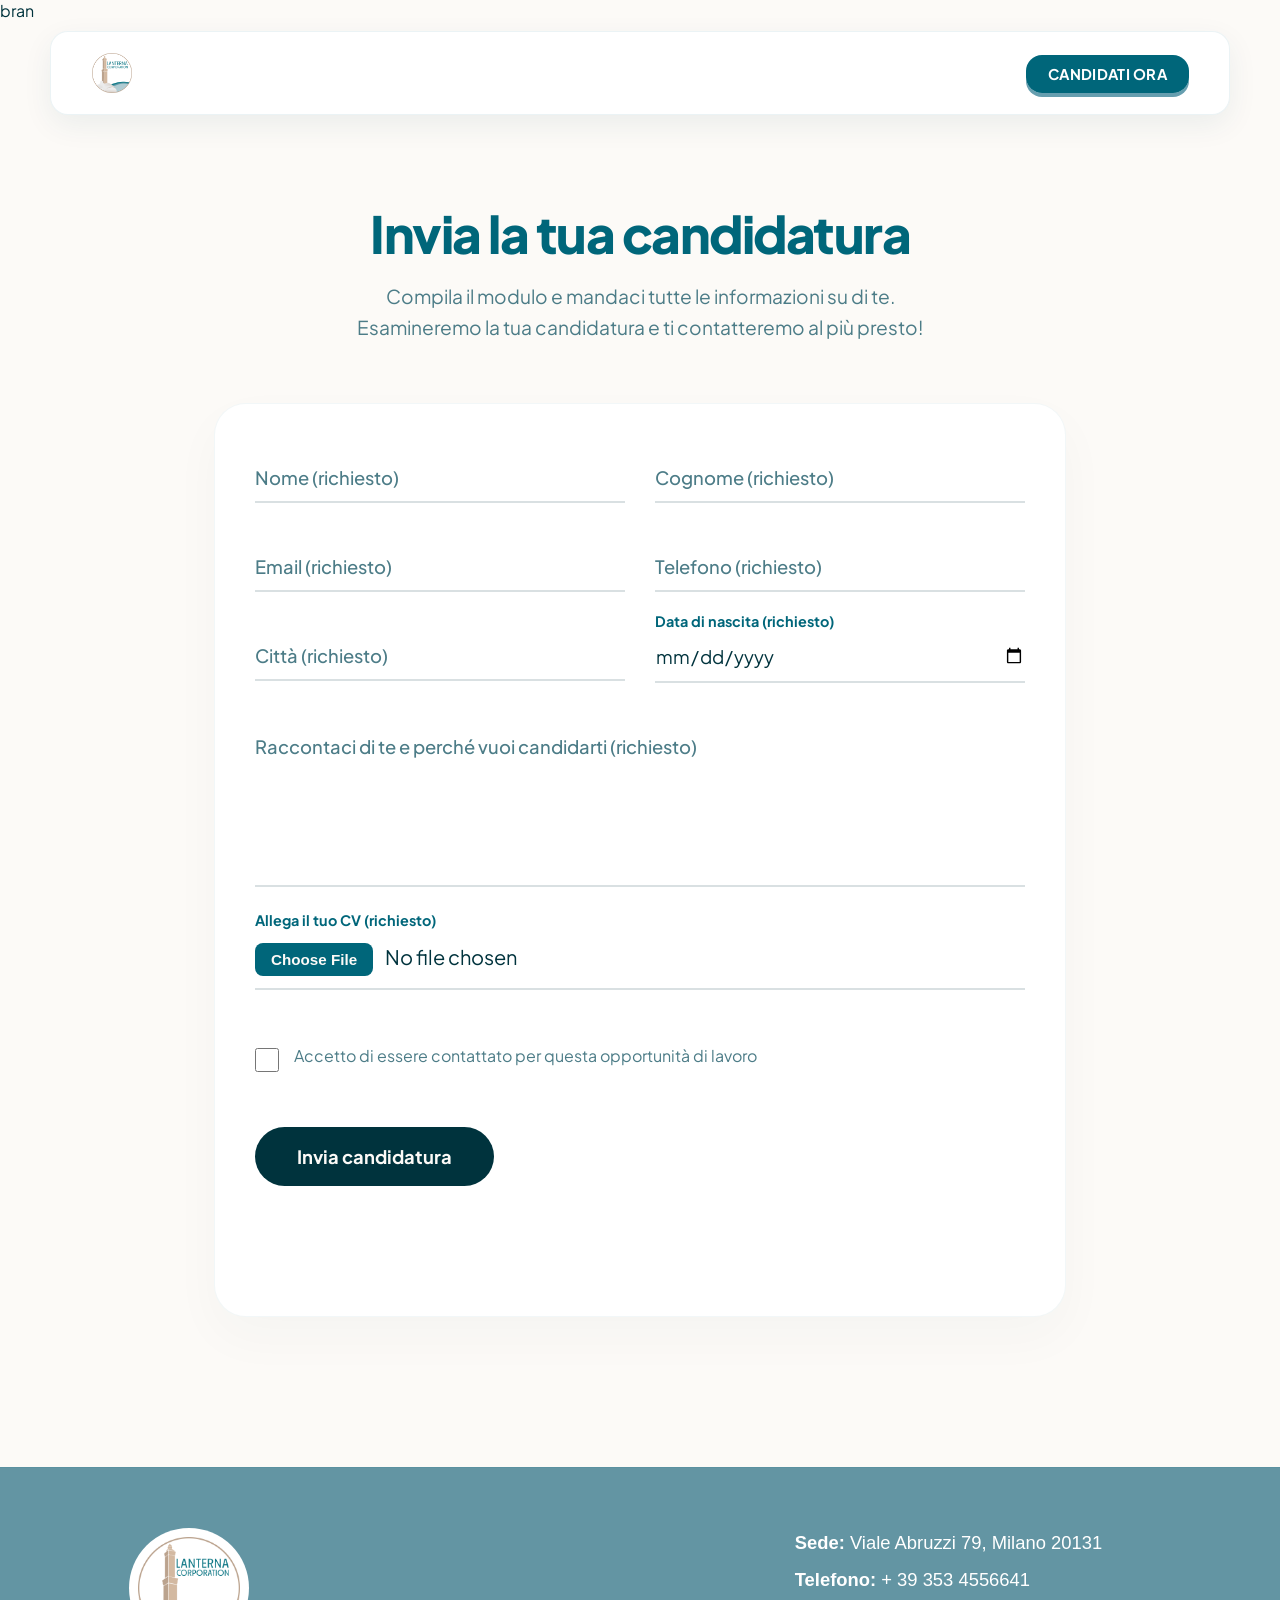
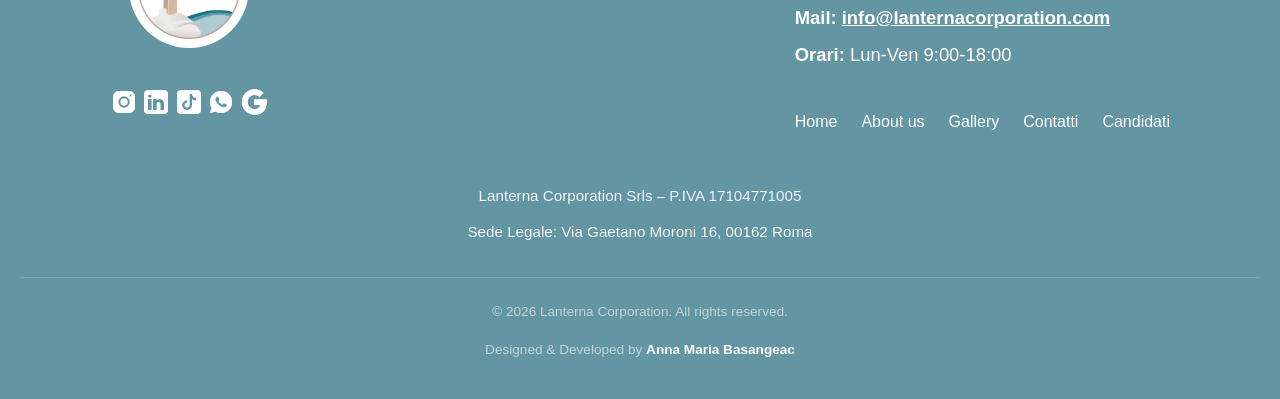
==== commit 5797965f: "Refactor code structure for improved readability and maintainability" ====
--- a/candidati.html
+++ b/candidati.html
@@ -10,7 +10,8 @@
     <link rel="preconnect" href="https://fonts.gstatic.com" crossorigin>
     <link href="https://fonts.googleapis.com/css2?family=Plus+Jakarta+Sans:wght@400;500;600;700&display=swap"
         rel="stylesheet">
-        <link rel="icon" href="assets/logoLanterna.png" type="image/png">
+    bran<link rel="icon" href="assets/loghi/logoLanterna.png" type="image/png">
+
     <!-- Collegamento al file CSS -->
     <link rel="stylesheet" href="style.css">
 </head>
@@ -20,7 +21,7 @@
     <!-- NAVBAR -->
     <nav class="navbar">
         <a href="index.html" class="nav-logo-small">
-            <img src="assets/logoLanterna.png" alt="Lanterna Corporation Logo" class="logo-nav">
+            <img src="assets/loghi/logoLanterna.png" alt="Lanterna Corporation Logo" class="logo-nav">
         </a>
 
         <!-- Il bottone hamburger per mobile -->
@@ -122,7 +123,7 @@
             <!-- Colonna Sinistra: Logo e Social -->
             <div class="footer-brand-side">
                 <div class="footer-logo-wrapper">
-                    <img src="assets/logoLanterna.png" alt="Lanterna Corporation Logo" class="footer-logo-img">
+                    <img src="assets/loghi/logoLanterna.png" alt="Lanterna Corporation Logo" class="footer-logo-img">
                 </div>
 
                 <!-- Social Link -->
--- a/style.css
+++ b/style.css
@@ -317,12 +317,12 @@
 
 /* BOTTONI EDITORIALI */
 .btn {
-        display: inline-block;
-    padding: 16px 20px;
+    display: inline-block;
+    padding: 16px 32px;
     border-radius: 16px;
     text-decoration: none;
     font-weight: 700;
-    font-size: 20px;
+    font-size: 1rem;
     transition: all 0.2s ease;
 }
 
@@ -488,7 +488,6 @@
     border-radius: 24px; /* Arrotondiamo un pelo di più gli angoli per adeguarli alla nuova grandezza */
     background-color: #f5f0eb;
     transition: transform 0.4s ease, filter 0.4s ease;
-    
 }
 
 /* Effetto micro-zoom quando ci passi sopra */
@@ -674,6 +673,15 @@
 
 /* Fix responsive veloce per la griglia interna dei requisiti */
 @media (max-width: 768px) {
+    .grid-2,
+    .grid-3 {
+        grid-template-columns: minmax(0, 1fr);
+    }
+
+    .requirement-item {
+        min-width: 0;
+    }
+
     .requirements-box {
         padding: 30px 20px;
     }
@@ -1007,9 +1015,9 @@
 }
 
 .contact-info-side {
-    display: flex;
-    flex-direction: column;
+    display: grid;
     grid-template-columns: minmax(280px, 0.8fr) minmax(0, 1.2fr);
+    gap: 80px;
     align-items: start;
 }
 
@@ -1094,31 +1102,31 @@
 }
 
 .transport-metro {
-    border-left-color: #E21512;
+    border-left-color: #d91f26;
 }
 
 .transport-bus {
-    border-left-color: #58B454;
+    border-left-color: #008c45;
 }
 
 .transport-tram {
-    border-left-color: #F2812B;
+    border-left-color: #f58220;
 }
 
 .line-m1 strong {
-    color: #E21512 !important;
+    color: #d91f26 !important;
 }
 
 .line-m2 strong {
-    color: #619236 !important;
+    color: #008c45 !important;
 }
 
 .transport-bus p strong {
-    color: #58B454 !important;
+    color: #008c45 !important;
 }
 
 .transport-tram p strong {
-    color: #F2812B !important;
+    color: #f58220 !important;
 }
 
 .transport-type {
@@ -2339,4 +2347,21 @@
     .hamburger.active span:nth-child(3) {
         transform: translateY(-8px) rotate(-45deg);
     }
+}
+
+/* Impedisce al browser di trascinare nativamente l'immagine come file, bloccando lo script */
+.marquee-track img {
+    pointer-events: none;
+    -webkit-user-drag: none;
+    user-select: none;
+}
+
+.marquee-track {
+    display: flex;
+    cursor: grab;
+    will-change: transform;
+}
+
+.marquee-track.is-dragging {
+    cursor: grabbing;
 }
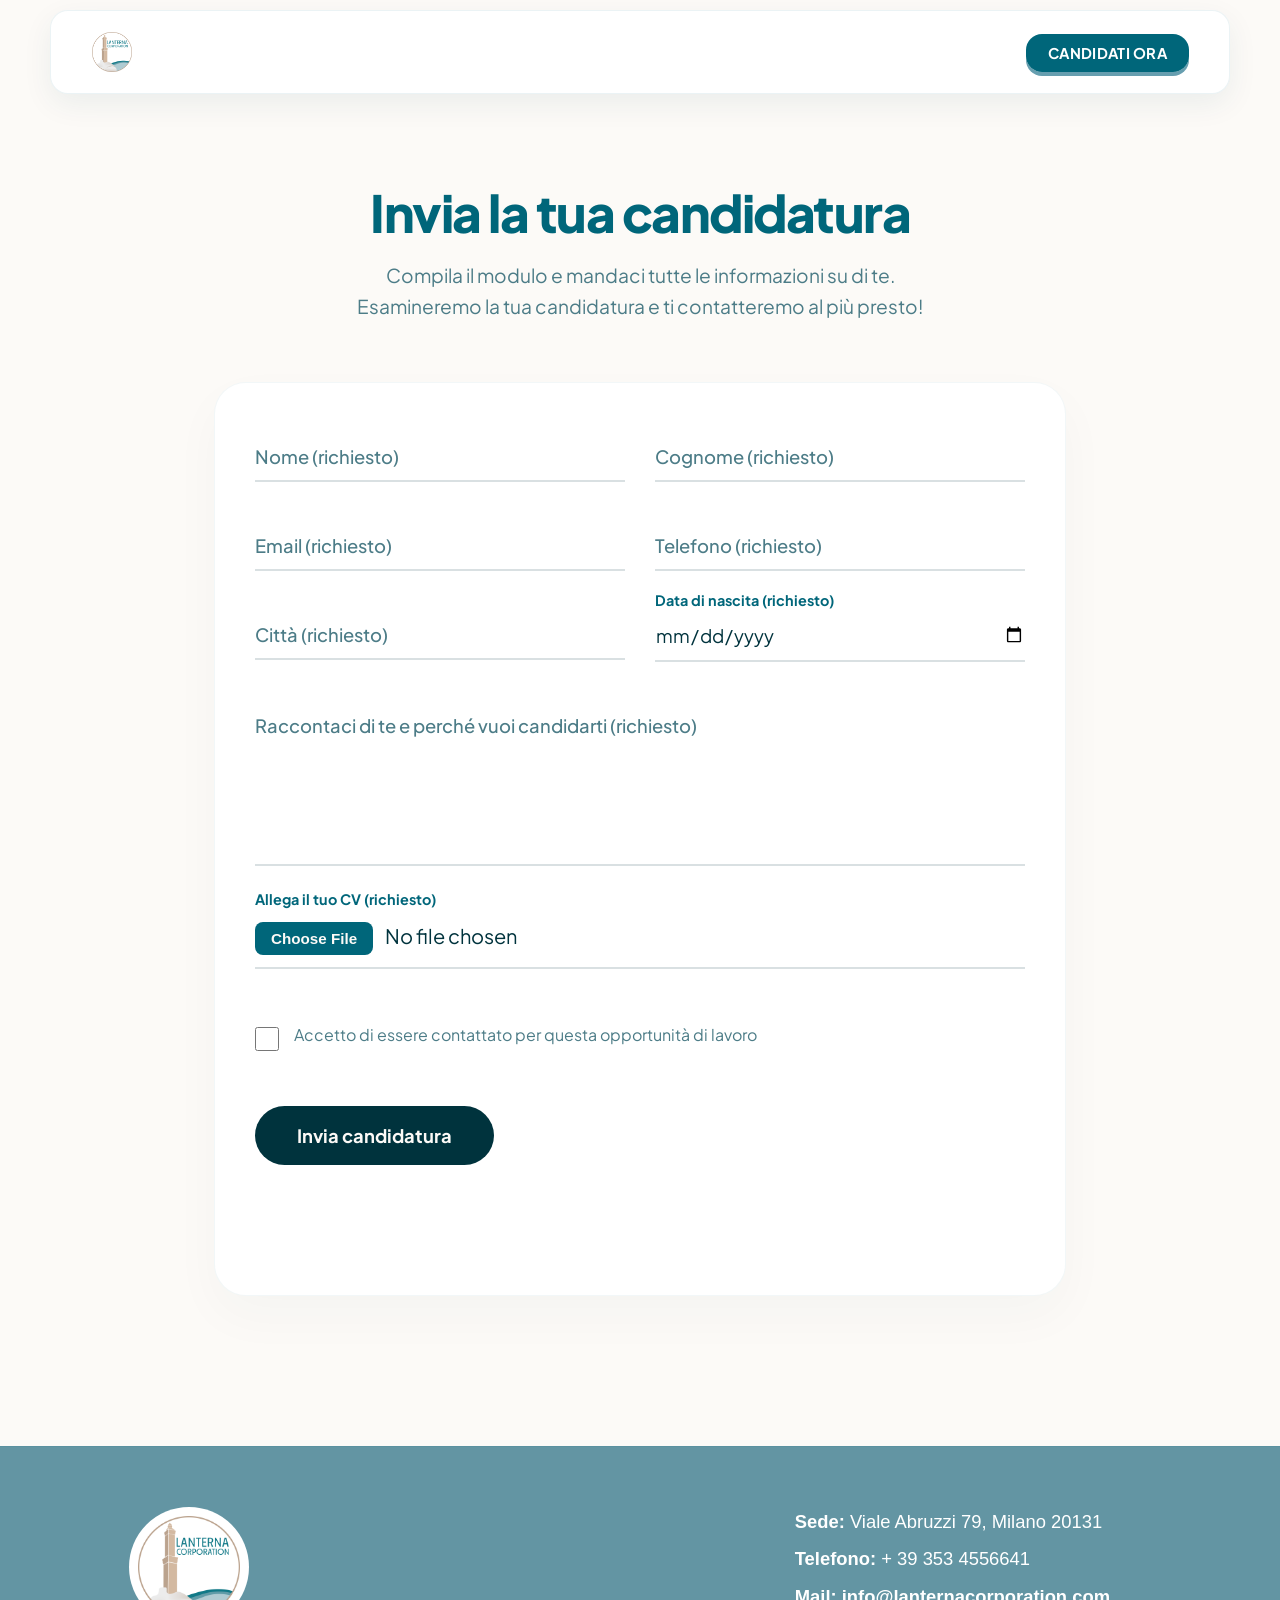
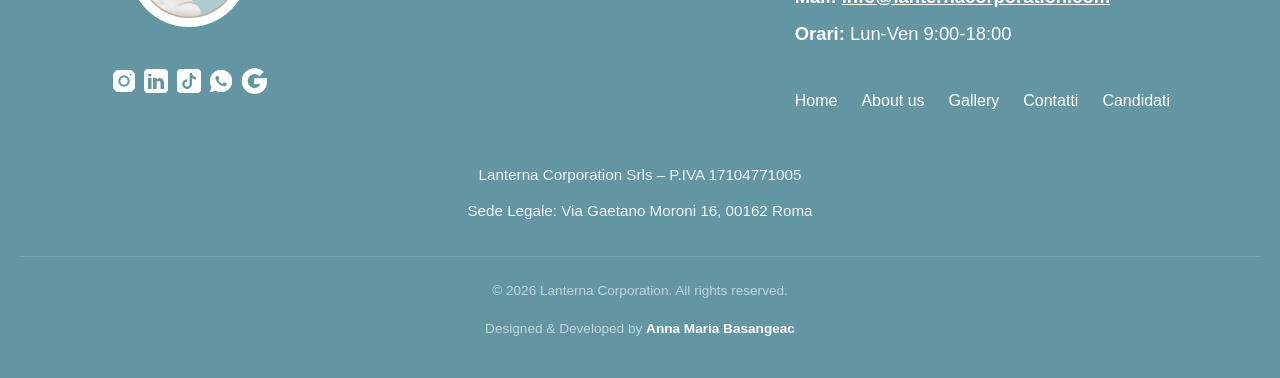
==== commit 1eed65aa: "Fix HTML syntax error, enhance story content, and implement scroll-to-top button with styling adjust" ====
--- a/candidati.html
+++ b/candidati.html
@@ -10,7 +10,7 @@
     <link rel="preconnect" href="https://fonts.gstatic.com" crossorigin>
     <link href="https://fonts.googleapis.com/css2?family=Plus+Jakarta+Sans:wght@400;500;600;700&display=swap"
         rel="stylesheet">
-    bran<link rel="icon" href="assets/loghi/logoLanterna.png" type="image/png">
+    <link rel="icon" href="assets/loghi/logoLanterna.png" type="image/png">
 
     <!-- Collegamento al file CSS -->
     <link rel="stylesheet" href="style.css">
--- a/style.css
+++ b/style.css
@@ -2364,4 +2364,113 @@
 
 .marquee-track.is-dragging {
     cursor: grabbing;
+}
+
+
+/* --- Box Citazione: Perfettamente integrato nella palette del sito --- */
+.story-highlight-quote {
+    /* Bianco puro con una sfumatura impercettibile verso l'azzurro ghiaccio */
+    background: linear-gradient(135deg, #ffffff 0%, #f4f8fa 100%);
+    
+    /* Arrotondamento coordinato con l'immagine della camicia (24px) */
+    border-radius: 24px; 
+    
+    /* Bordo grigio-ottanio sottilissimo e freddo */
+    border: 1px solid #dce6eb;
+    
+    padding: 32px 45px;
+    margin-top: 35px;
+    text-align: center;
+    position: relative;
+    
+    /* Ombra fredda ultra-soffice che richiama il tono del sito */
+    box-shadow: 0 10px 25px rgba(0, 50, 65, 0.05);
+}
+
+.story-highlight-quote p {
+    /* Stesso colore ottanio desaturato del testo della storia */
+    color: #426370; 
+    font-size: 1.15rem;
+    font-style: italic;
+    line-height: 1.7;
+    margin: 0;
+}
+
+/* Grassetti: scuri e decisi come i titoli e i bold del sito */
+.story-highlight-quote strong {
+    color: #0a2b38; 
+    font-weight: 700;
+    font-style: normal;
+}
+
+/* Virgoletta decorativa nello stesso azzurro/ottanio del brand */
+.story-highlight-quote::before {
+    content: "“";
+    font-family: Georgia, serif;
+    font-size: 3.5rem;
+    color: #00667a;
+    opacity: 0.18;
+    position: absolute;
+    top: -5px;
+    left: 28px;
+    line-height: 1;
+}
+
+@media (max-width: 768px) {
+    .story-highlight-quote {
+        border-radius: 18px;
+        padding: 22px 20px;
+    }
+    .story-highlight-quote p {
+        font-size: 1.05rem;
+    }
+    .story-highlight-quote::before {
+        display: none;
+    }
+}
+
+/* --- Tasto Tazzina di Caffè --- */
+/* --- Tasto Tazzina di Caffè (Dimensioni Aumentate) --- */
+.scroll-to-top {
+    position: fixed;
+    bottom: 30px;
+    right: 30px;
+    width: 60px;  /* Ingrandito da 52px a 60px */
+    height: 60px; /* Ingrandito da 52px a 60px */
+    background-color: #ffffff;
+    border: 1px solid #dce6eb;
+    border-radius: 50%;
+    display: flex;
+    align-items: center;
+    justify-content: center;
+    cursor: pointer;
+    box-shadow: 0 6px 20px rgba(0, 50, 65, 0.12);
+    z-index: 999;
+    
+    opacity: 0;
+    visibility: hidden;
+    transition: opacity 0.3s ease, visibility 0.3s ease, transform 0.2s ease, border-color 0.2s ease;
+}
+
+.coffee-svg {
+    width: 34px;  /* Ingrandita da 28px a 34px */
+    height: 34px; /* Ingrandita da 28px a 34px */
+}
+.scroll-to-top.show {
+    opacity: 1;
+    visibility: visible;
+}
+
+.scroll-to-top:hover {
+    transform: translateY(-4px);
+    border-color: #00667a;
+    box-shadow: 0 8px 25px rgba(0, 50, 65, 0.2);
+}
+
+/* Transizione morbida del livello del liquido */
+#coffee-liquid {
+    transition: transform 0.1s linear;
+    transform-origin: bottom;
+    /* La scala Y parte da 1 (piena) e scende a 0 (vuota) */
+    transform: scaleY(var(--fill-level, 1));
 }
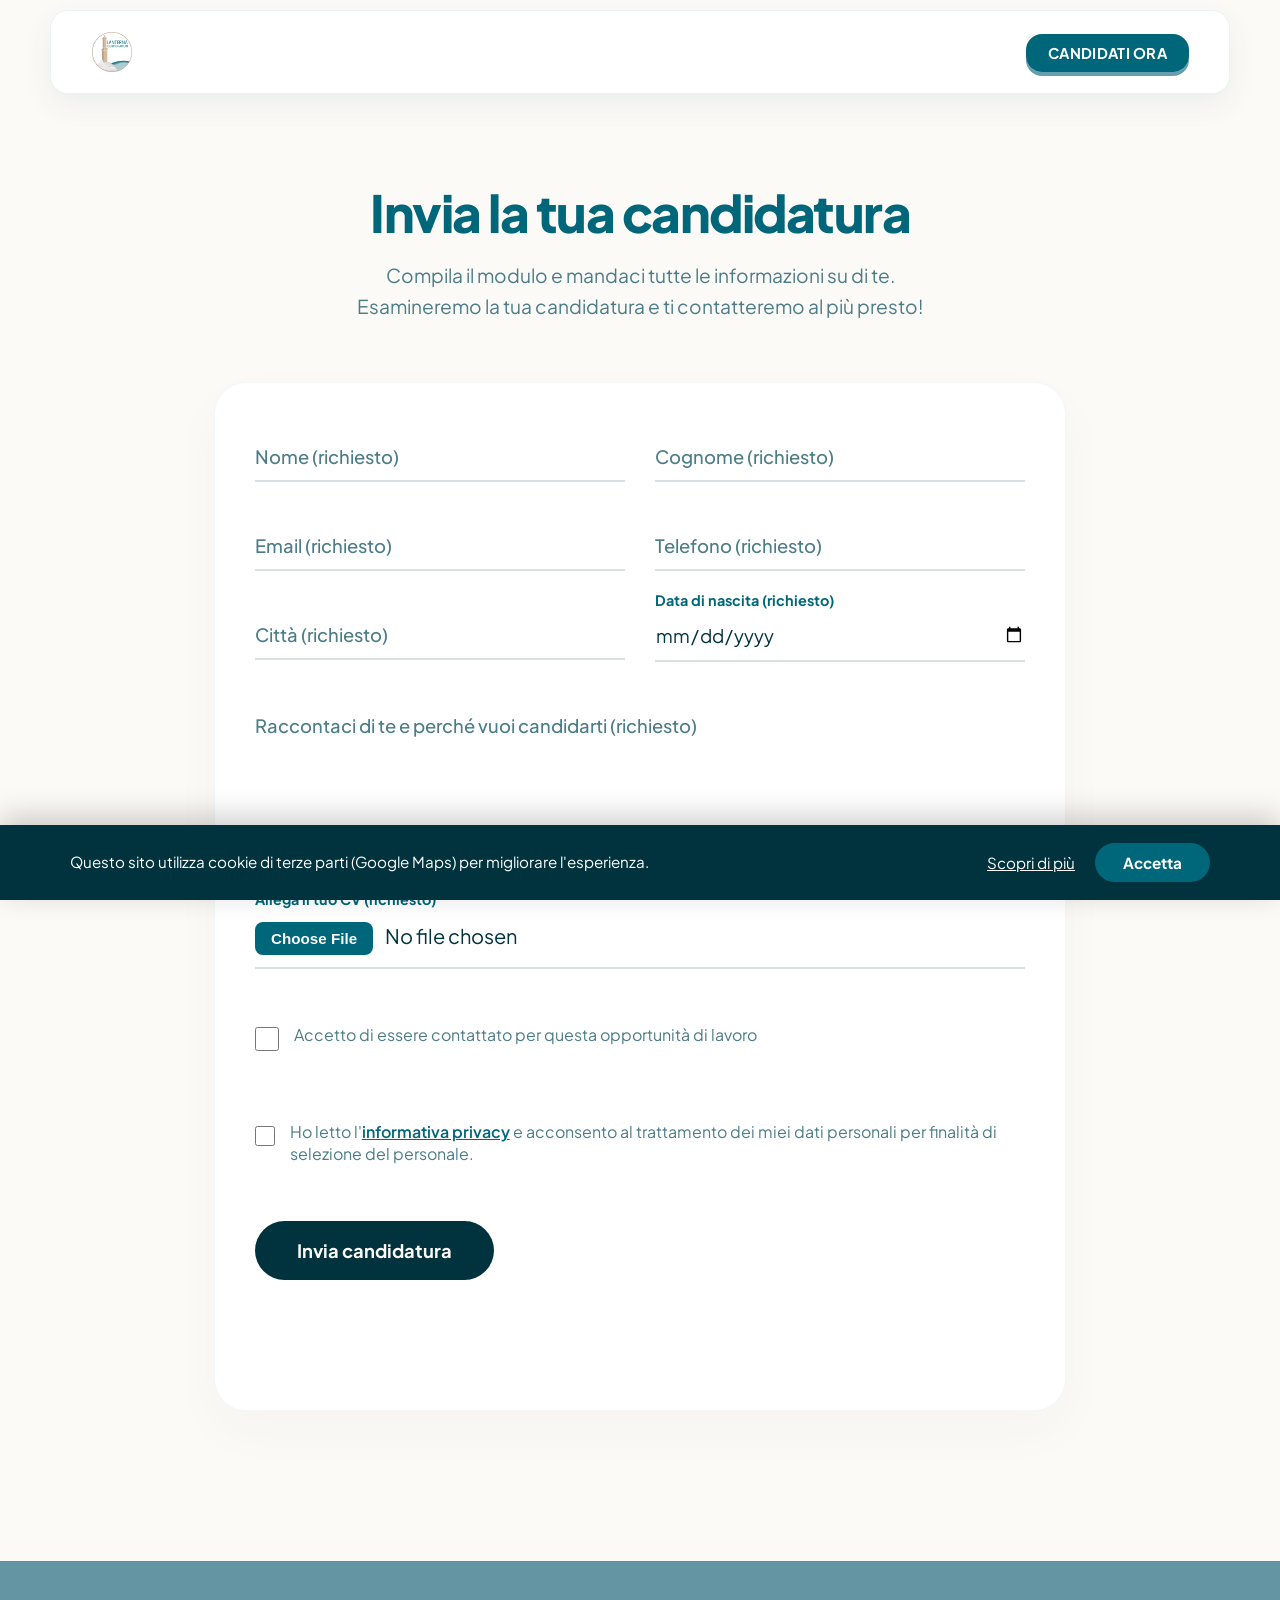
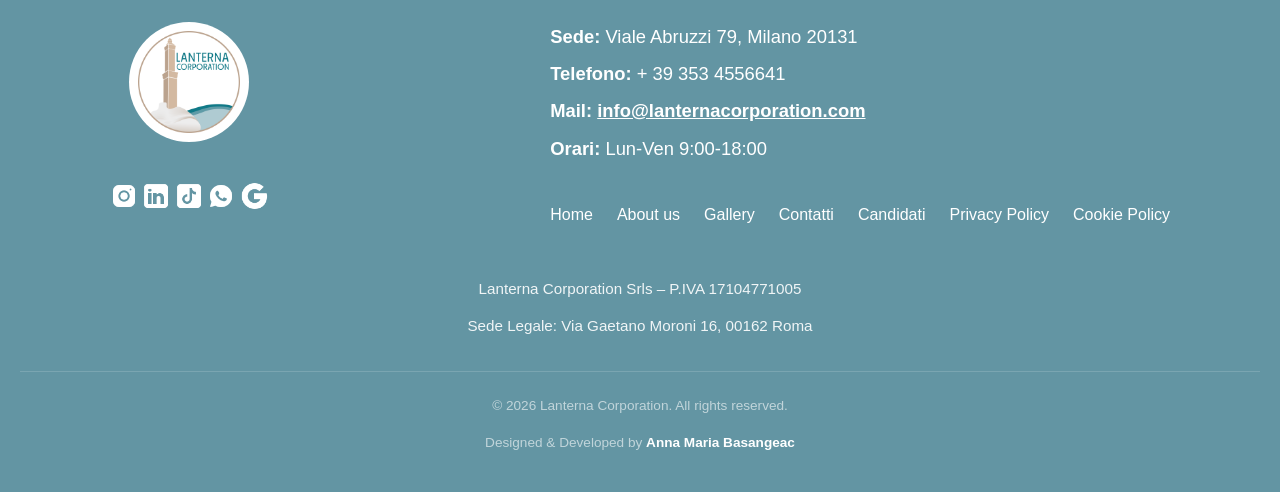
==== commit 10a33e16: "Refactor form submission handling in candidati.html; improve error messaging and response handling. " ====
--- a/candidati.html
+++ b/candidati.html
@@ -18,6 +18,18 @@
 
 <body>
 
+    <!-- BANNER COOKIE -->
+    <div id="cookieBanner" class="cookie-banner" role="dialog" aria-live="polite" aria-label="Informativa sui cookie">
+        <div class="cookie-banner-content">
+            <p class="cookie-banner-text">Questo sito utilizza cookie di terze parti (Google Maps) per migliorare
+                l'esperienza.</p>
+            <div class="cookie-banner-actions">
+                <a href="cookie.html" class="cookie-btn-more">Scopri di più</a>
+                <button id="cookieAcceptBtn" class="cookie-btn-accept" type="button">Accetta</button>
+            </div>
+        </div>
+    </div>
+
     <!-- NAVBAR -->
     <nav class="navbar">
         <a href="index.html" class="nav-logo-small">
@@ -47,7 +59,7 @@
             </div>
 
             <div class="form-wrapper">
-                <form id="candidatiForm" class="candidati-form">
+                <form id="candidatiForm" class="candidati-form" enctype="multipart/form-data">
 
                     <!-- ROW 1: Nome e Cognome -->
                     <div class="form-row">
@@ -101,6 +113,14 @@
                     <div class="form-checkbox">
                         <input type="checkbox" id="consenso" name="consenso" required>
                         <label for="consenso">Accetto di essere contattato per questa opportunità di lavoro</label>
+                    </div>
+
+                    <!-- ROW 8: Checkbox consenso privacy -->
+                    <div class="form-checkbox">
+                        <input type="checkbox" id="consensoPrivacy" name="consensoPrivacy" required>
+                        <label for="consensoPrivacy">Ho letto l'<a href="privacy-policy.html" target="_blank"
+                                rel="noopener">informativa privacy</a> e acconsento al trattamento dei miei dati
+                            personali per finalità di selezione del personale.</label>
                     </div>
 
                     <!-- Bottone Invio -->
@@ -170,6 +190,8 @@
                     <a href="index.html#gallery">Gallery</a>
                     <a href="index.html#contatti">Contatti</a>
                     <a href="candidati.html">Candidati</a>
+                    <a href="privacy-policy.html">Privacy Policy</a>
+                    <a href="cookie.html">Cookie Policy</a>
                 </nav>
             </div>
 
@@ -205,7 +227,7 @@
         });
     </script>
 
-    <!-- Script per inviare il form via mailto all'indirizzo aziendale -->
+    <!-- Script per l'invio automatico asincrono via PHP (senza mailto / Outlook) -->
     <script type="text/javascript">
         const form = document.getElementById('candidatiForm');
 
@@ -213,43 +235,71 @@
             form.addEventListener('submit', function (e) {
                 e.preventDefault();
 
-                const nome = document.getElementById('nome').value.trim();
-                const cognome = document.getElementById('cognome').value.trim();
-                const email = document.getElementById('email').value.trim();
-                const telefono = document.getElementById('telefono').value.trim();
-                const citta = document.getElementById('citta').value.trim();
-                const nascita = document.getElementById('nascita').value.trim();
-                const messaggio = document.getElementById('messaggio').value.trim();
-                const cvFile = document.getElementById('cv').files[0];
-
-                const subject = encodeURIComponent('Nuova candidatura Lanterna Corporation');
-                const body = encodeURIComponent(
-                    'Nuova candidatura ricevuta da Lanterna Corporation:\n\n' +
-                    'Nome: ' + nome + '\n' +
-                    'Cognome: ' + cognome + '\n' +
-                    'Email: ' + email + '\n' +
-                    'Telefono: ' + telefono + '\n' +
-                    'Città: ' + citta + '\n' +
-                    'Data di nascita: ' + nascita + '\n\n' +
-                    'Messaggio:\n' + messaggio + '\n\n' +
-                    'CV allegato: ' + (cvFile ? cvFile.name : 'Nessun file selezionato')
-                );
-
                 const messageEl = document.getElementById('formMessage');
-                messageEl.textContent = 'Invio in corso...';
+                messageEl.textContent = 'Invio candidatura in corso...';
                 messageEl.className = 'form-message loading';
 
-                window.location.href = 'mailto:info@lanternacorporation.com?subject=' + subject + '&body=' + body;
-
-                setTimeout(() => {
-                    messageEl.textContent = '✓ Email pronta: la tua candidatura è stata preparata per essere inviata a info@lanternacorporation.com.';
-                    messageEl.className = 'form-message success';
-                    form.reset();
-                }, 500);
+                const formData = new FormData(form);
+
+                fetch('send-email.php', {
+                    method: 'POST',
+                    body: formData
+                })
+                .then(response => response.text().then(text => ({ ok: response.ok, text })))
+                .then(({ ok, text }) => {
+                    if (ok) {
+                        messageEl.textContent = '✓ Candidatura inviata con successo!';
+                        messageEl.className = 'form-message success';
+                        form.reset();
+                    } else {
+                        messageEl.textContent = text || 'Si è verificato un errore durante l\'invio. Riprova più tardi.';
+                        messageEl.className = 'form-message error';
+                    }
+                })
+                .catch(error => {
+                    console.error('Errore:', error);
+                    messageEl.textContent = 'Si è verificato un errore durante l\'invio. Riprova più tardi.';
+                    messageEl.className = 'form-message error';
+                });
             });
         }
     </script>
 
+    <!-- Script per il banner cookie -->
+    <script>
+        (function () {
+            const COOKIE_CONSENT_KEY = 'lanternaCookieConsent';
+            const banner = document.getElementById('cookieBanner');
+            const acceptBtn = document.getElementById('cookieAcceptBtn');
+
+            if (!banner) return;
+
+            let hasConsent = false;
+            try {
+                hasConsent = localStorage.getItem(COOKIE_CONSENT_KEY) === 'accepted';
+            } catch (e) {
+                hasConsent = false;
+            }
+
+            if (!hasConsent) {
+                window.setTimeout(() => {
+                    banner.classList.add('cookie-banner-show');
+                }, 400);
+            }
+
+            if (acceptBtn) {
+                acceptBtn.addEventListener('click', () => {
+                    try {
+                        localStorage.setItem(COOKIE_CONSENT_KEY, 'accepted');
+                    } catch (e) {
+                        /* localStorage non disponibile: il banner verrà mostrato nuovamente */
+                    }
+                    banner.classList.remove('cookie-banner-show');
+                });
+            }
+        })();
+    </script>
+
 </body>
 
-</html>
+</html>
--- a/style.css
+++ b/style.css
@@ -2133,6 +2133,12 @@
     top: 0;
 }
 
+.form-checkbox label a {
+    color: #00667a;
+    font-weight: 600;
+    text-decoration: underline;
+}
+
 .candidati-submit-btn {
     align-self: flex-start;
     display: inline-flex;
@@ -2473,4 +2479,194 @@
     transform-origin: bottom;
     /* La scala Y parte da 1 (piena) e scende a 0 (vuota) */
     transform: scaleY(var(--fill-level, 1));
+}
+
+/* ==========================================================================
+   PAGINA PRIVACY POLICY
+   ========================================================================== */
+.privacy-policy-section {
+    padding: 100px 0;
+    background-color: #fcfaf7;
+}
+
+.privacy-policy-container {
+    max-width: 900px;
+    margin: 0 auto;
+    padding: 0 24px;
+}
+
+.privacy-policy-card {
+    background: #ffffff;
+    padding: 50px 40px;
+    border-radius: 32px;
+    border: 1px solid rgba(0, 102, 122, 0.05);
+    box-shadow: 0 20px 50px rgba(0, 66, 78, 0.03);
+}
+
+.privacy-policy-card h1 {
+    font-size: 2.6rem;
+    font-weight: 800;
+    letter-spacing: -1px;
+    color: #00667a;
+    line-height: 1.1;
+    margin-bottom: 12px;
+}
+
+.privacy-policy-updated {
+    color: #4c7c87;
+    font-style: italic;
+    margin-bottom: 30px;
+}
+
+.privacy-policy-card h2 {
+    font-size: 1.4rem;
+    font-weight: 700;
+    letter-spacing: normal;
+    color: #00667a;
+    line-height: 1.3;
+    margin-top: 40px;
+    margin-bottom: 14px;
+}
+
+.privacy-policy-card p {
+    color: #00333d;
+    line-height: 1.7;
+    margin-bottom: 14px;
+}
+
+.privacy-policy-card ul {
+    margin: 0 0 14px 0;
+    padding-left: 22px;
+    color: #00333d;
+    line-height: 1.7;
+}
+
+.privacy-policy-card li {
+    margin-bottom: 8px;
+}
+
+.privacy-policy-card a {
+    color: #00667a;
+    font-weight: 600;
+}
+
+@media (max-width: 600px) {
+    .privacy-policy-card {
+        padding: 36px 24px;
+        border-radius: 24px;
+    }
+
+    .privacy-policy-card h1 {
+        font-size: 2rem;
+    }
+}
+
+/* ==========================================================================
+   BANNER COOKIE
+   ========================================================================== */
+.cookie-banner {
+    position: fixed;
+    left: 0;
+    right: 0;
+    bottom: 0;
+    z-index: 1200;
+    background-color: #00333d;
+    color: #ffffff;
+    padding: 18px 24px;
+    box-shadow: 0 -8px 30px rgba(0, 0, 0, 0.2);
+    transform: translateY(110%);
+    transition: transform 0.4s ease;
+}
+
+.cookie-banner.cookie-banner-show {
+    transform: translateY(0);
+}
+
+.cookie-banner-content {
+    max-width: 1140px;
+    margin: 0 auto;
+    display: flex;
+    flex-wrap: wrap;
+    align-items: center;
+    justify-content: space-between;
+    gap: 16px;
+}
+
+.cookie-banner-text {
+    flex: 1 1 320px;
+    font-size: 0.95rem;
+    line-height: 1.5;
+    margin: 0;
+    color: #ffffff;
+}
+
+.cookie-banner-actions {
+    display: flex;
+    align-items: center;
+    gap: 20px;
+    flex-shrink: 0;
+}
+
+.cookie-btn-more {
+    color: #ffffff;
+    text-decoration: underline;
+    font-size: 0.95rem;
+    white-space: nowrap;
+    transition: opacity 0.2s ease;
+}
+
+.cookie-btn-more:hover {
+    opacity: 0.75;
+}
+
+.cookie-btn-accept {
+    background-color: #00667a;
+    color: #ffffff;
+    border: none;
+    padding: 10px 28px;
+    border-radius: 30px;
+    font-weight: 700;
+    font-size: 0.95rem;
+    font-family: 'Plus Jakarta Sans', sans-serif;
+    cursor: pointer;
+    white-space: nowrap;
+    transition: background-color 0.2s ease, transform 0.2s ease;
+}
+
+.cookie-btn-accept:hover {
+    background-color: #00485a;
+    transform: translateY(-2px);
+}
+
+@media (max-width: 600px) {
+    .cookie-banner {
+        padding: 14px 16px;
+        padding-bottom: max(14px, env(safe-area-inset-bottom));
+    }
+
+    .cookie-banner-content {
+        flex-direction: column;
+        align-items: stretch;
+        text-align: center;
+        gap: 10px;
+    }
+
+    .cookie-banner-text {
+        font-size: 0.82rem;
+        line-height: 1.4;
+    }
+
+    .cookie-banner-actions {
+        justify-content: center;
+        gap: 14px;
+    }
+
+    .cookie-btn-more {
+        font-size: 0.82rem;
+    }
+
+    .cookie-btn-accept {
+        padding: 8px 22px;
+        font-size: 0.85rem;
+    }
 }
